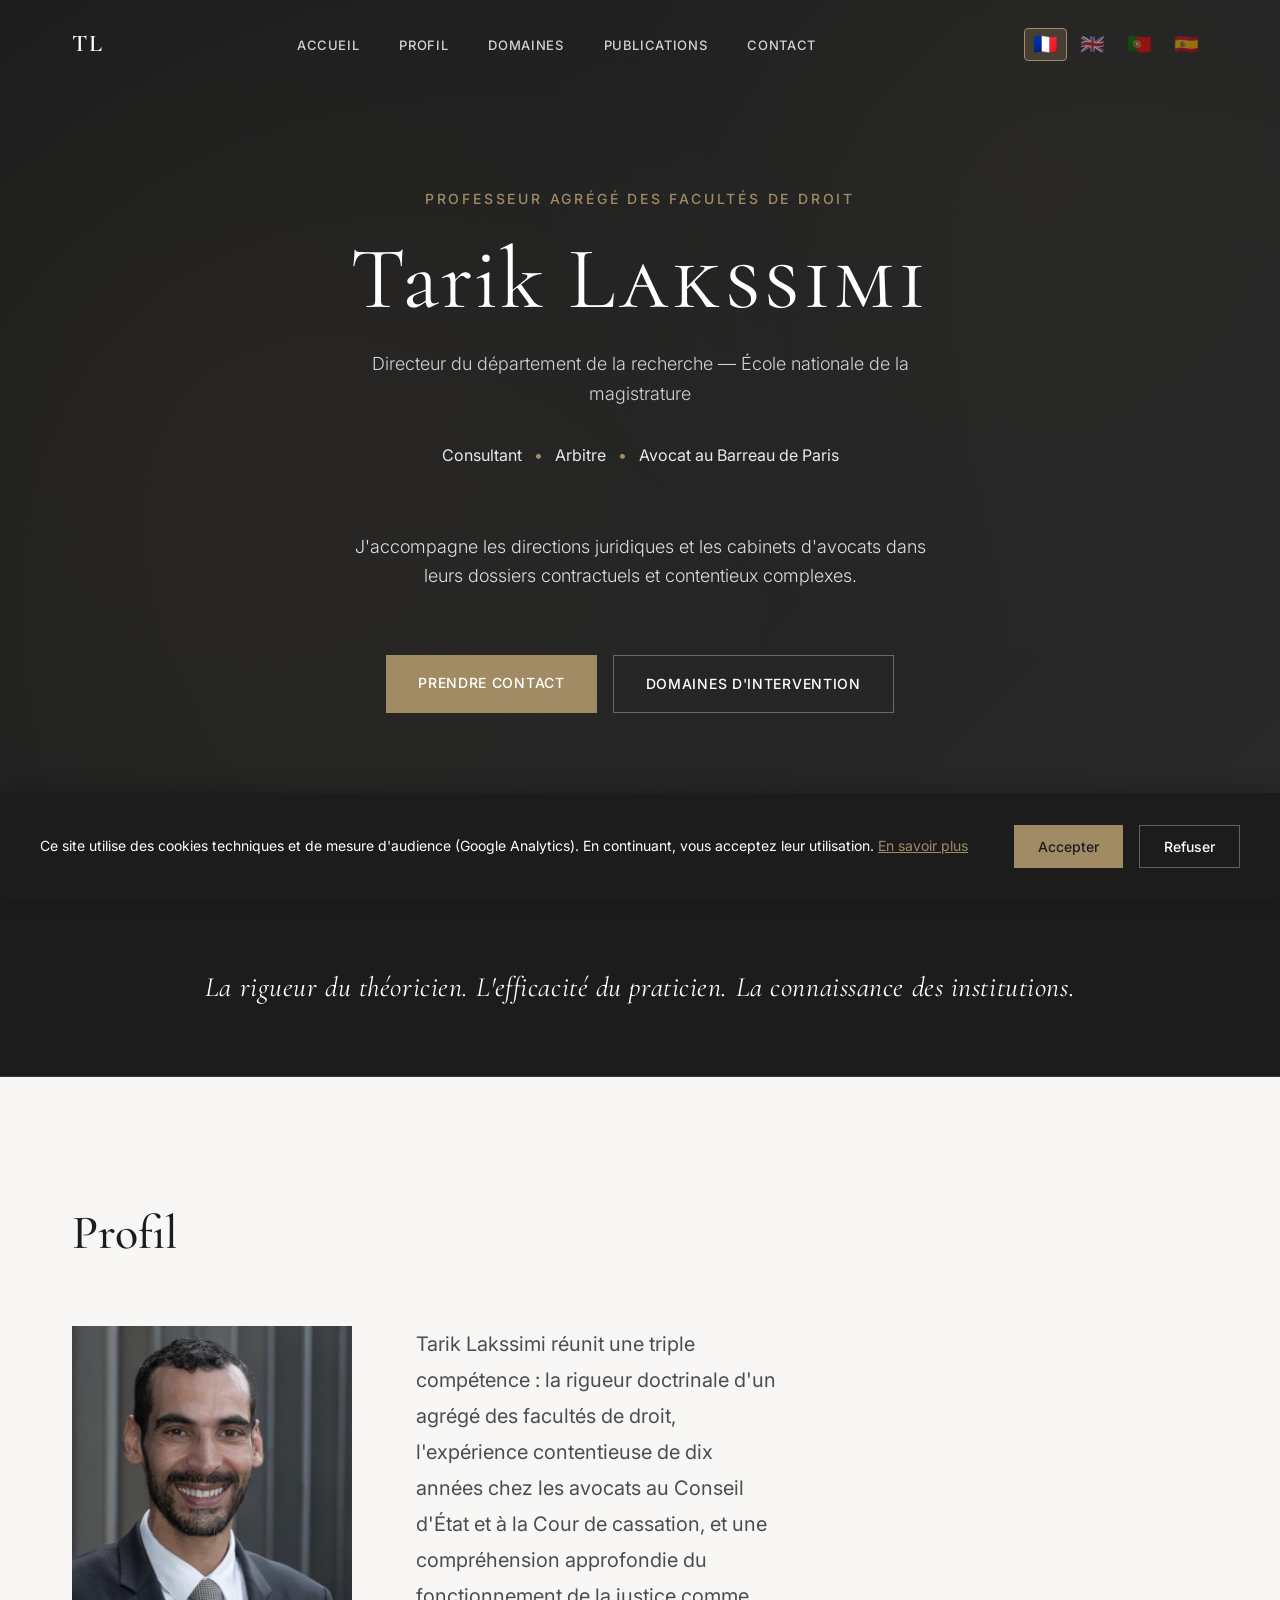
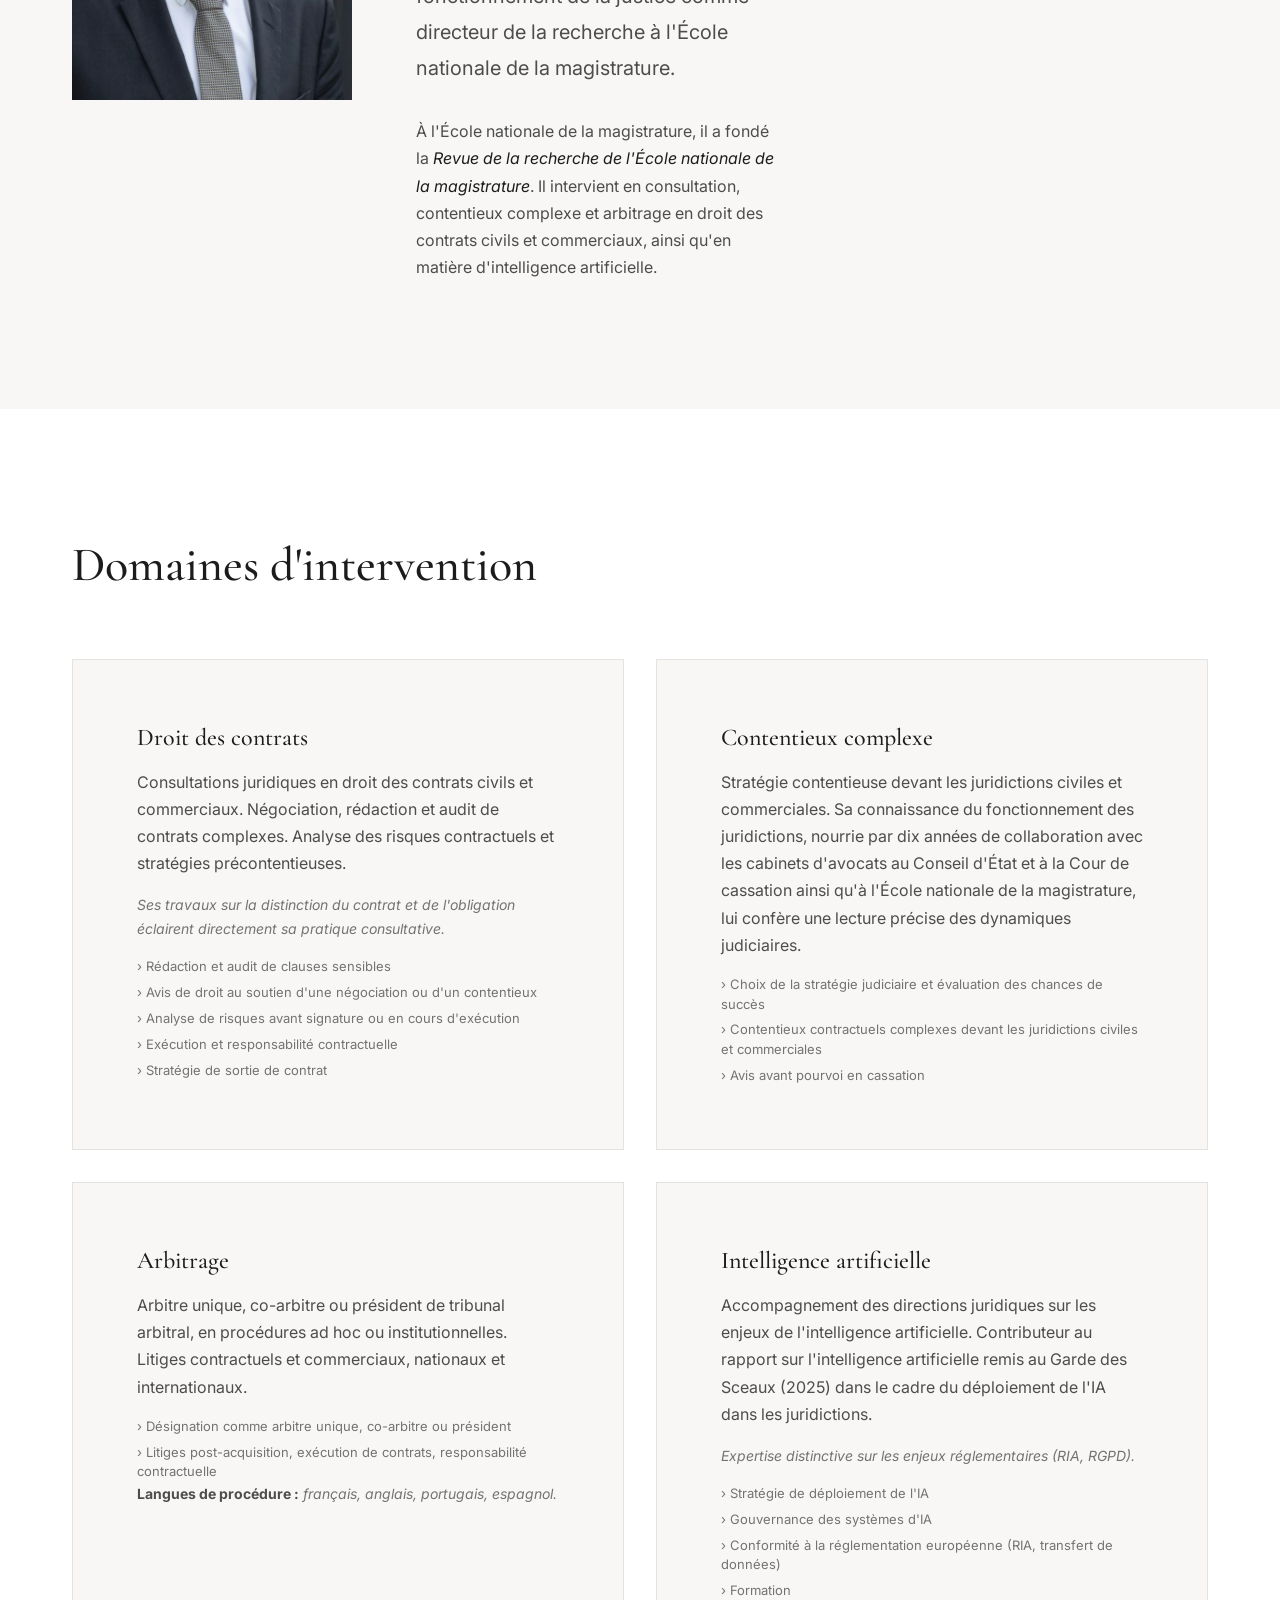
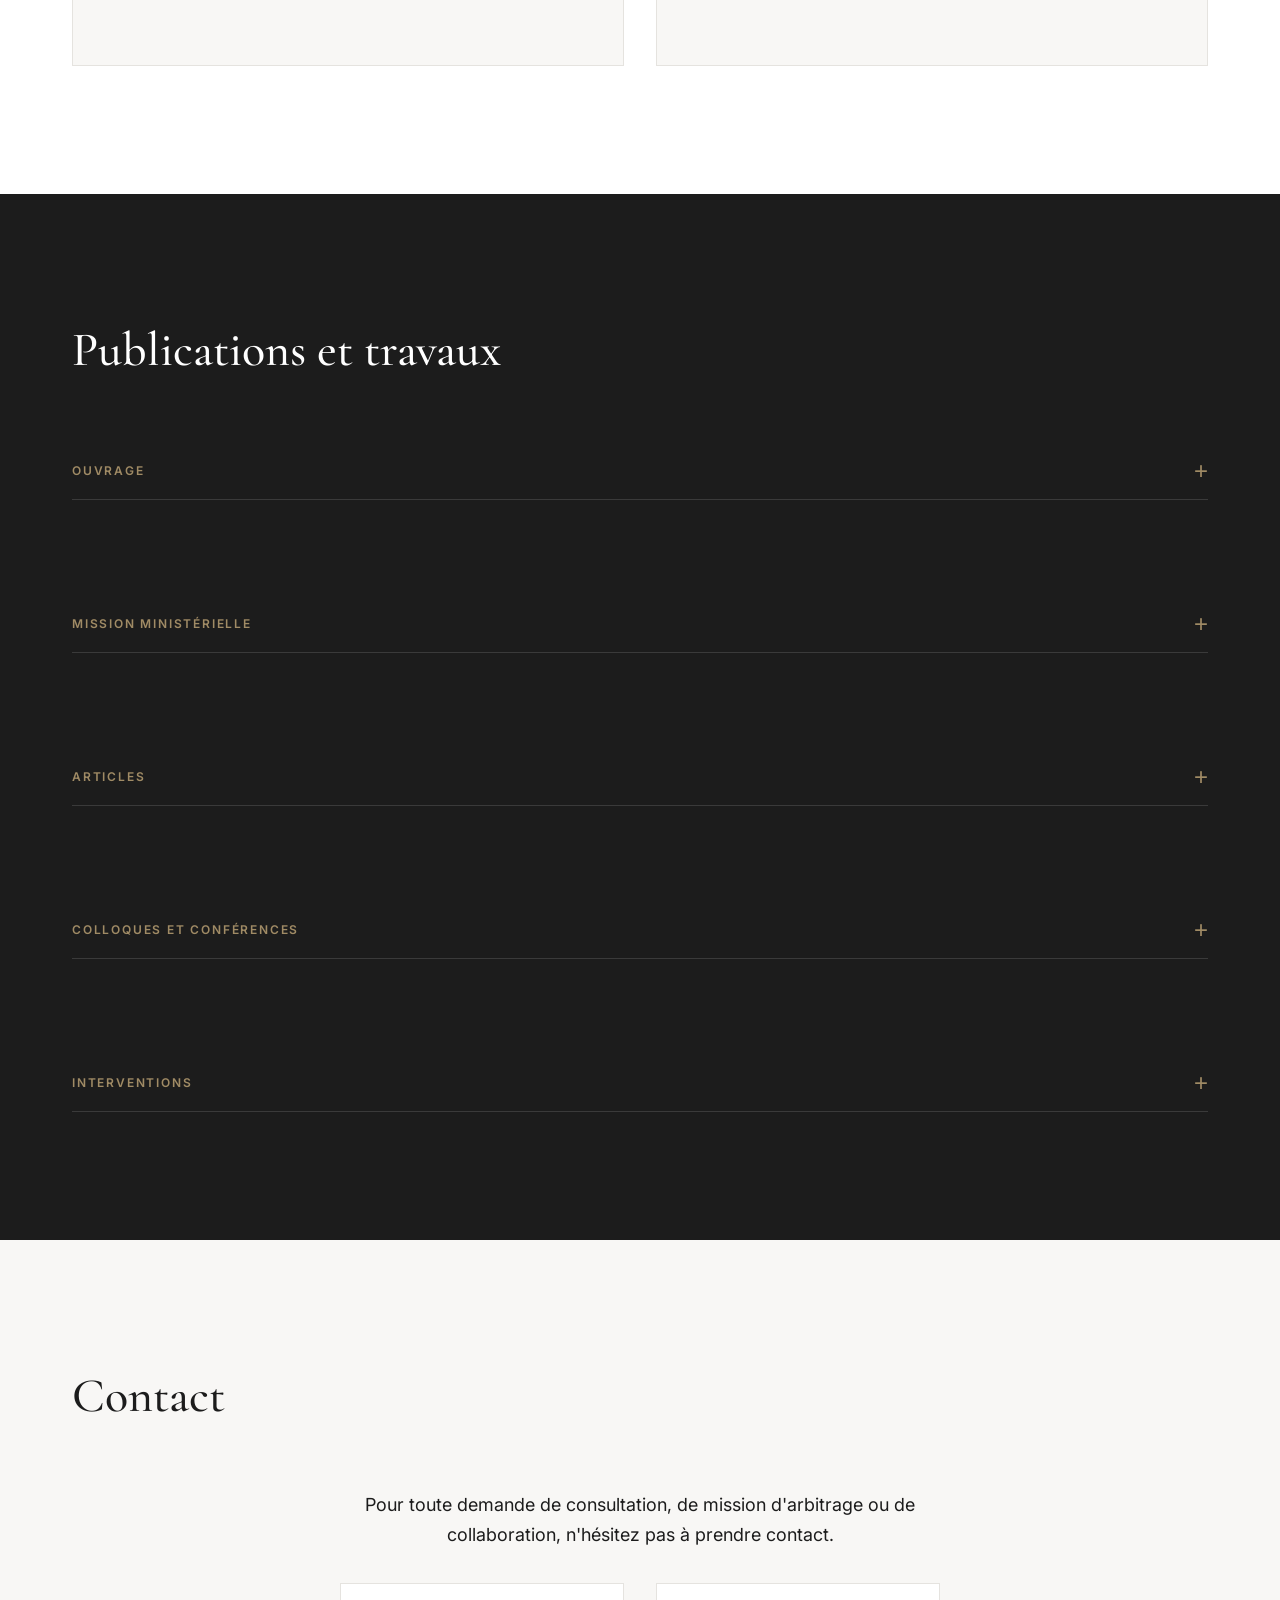
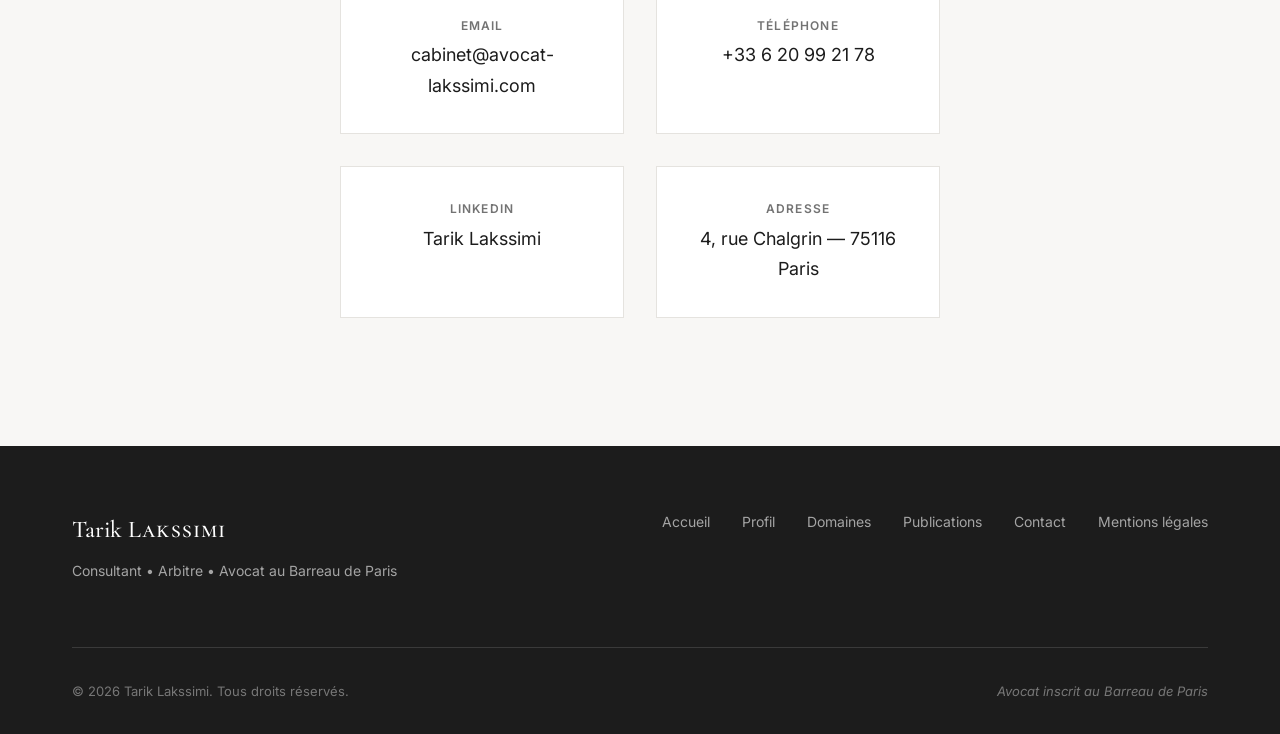
==== index.html @ fa60c57e "Typographie: 'recherche' en minuscule (directeur de la recherche)" ====
<!DOCTYPE html>
<html lang="fr">
<head>
    <meta charset="UTF-8">
    <meta name="viewport" content="width=device-width, initial-scale=1.0">
    <meta name="description" id="meta-description" content="Tarik Lakssimi - Professeur agrégé des facultés de droit, Consultant, Arbitre international, Avocat au Barreau de Paris. Expertise en droit des contrats, contentieux complexe et intelligence artificielle.">
    <meta name="keywords" content="avocat, arbitre, consultant, droit des contrats, arbitrage international, intelligence artificielle, Paris">
    <title>Tarik Lakssimi | Consultant • Arbitre • Avocat</title>

    <!-- Google tag (gtag.js) -->
    <script async src="https://www.googletagmanager.com/gtag/js?id=G-XD61YPSL85"></script>
    <script>
      window.dataLayer = window.dataLayer || [];
      function gtag(){dataLayer.push(arguments);}
      gtag('js', new Date());
      gtag('config', 'G-XD61YPSL85');
    </script>

    <!-- Favicon -->
    <link rel="icon" type="image/svg+xml" href="/favicon.svg">

    <!-- Open Graph / LinkedIn -->
    <meta property="og:type" content="website">
    <meta property="og:url" content="https://lakssimi.com/">
    <meta property="og:title" content="Tarik Lakssimi | Consultant • Arbitre • Avocat">
    <meta property="og:description" content="Professeur agrégé des facultés de droit, Directeur de la recherche à l'École nationale de la magistrature. Expertise en droit des contrats, contentieux complexe, arbitrage international et intelligence artificielle.">
    <meta property="og:image" content="https://lakssimi.com/images/profil.jpg">
    <meta property="og:locale" content="fr_FR">

    <!-- Twitter Card -->
    <meta name="twitter:card" content="summary_large_image">
    <meta name="twitter:title" content="Tarik Lakssimi | Consultant • Arbitre • Avocat">
    <meta name="twitter:description" content="Professeur agrégé des facultés de droit, Directeur de la recherche à l'École nationale de la magistrature. Expertise en droit des contrats, arbitrage et IA.">
    <meta name="twitter:image" content="https://lakssimi.com/images/profil.jpg">

    <!-- Fonts -->
    <link rel="preconnect" href="https://fonts.googleapis.com">
    <link rel="preconnect" href="https://fonts.gstatic.com" crossorigin>
    <link href="https://fonts.googleapis.com/css2?family=Cormorant+Garamond:ital,wght@0,400;0,500;0,600;0,700;1,400&family=Inter:wght@300;400;500;600&display=swap" rel="stylesheet">
    <link rel="stylesheet" href="css/style.css">

    <!-- Structured Data JSON-LD -->
    <script type="application/ld+json">
    {
        "@context": "https://schema.org",
        "@type": "Attorney",
        "name": "Tarik Lakssimi",
        "jobTitle": ["Avocat au Barreau de Paris", "Professeur agrégé des facultés de droit", "Arbitre"],
        "description": "Consultant, Arbitre et Avocat au Barreau de Paris. Directeur du département de la recherche à l'École nationale de la magistrature.",
        "url": "https://lakssimi.com",
        "image": "https://lakssimi.com/images/profil.jpg",
        "email": "cabinet@avocat-lakssimi.com",
        "telephone": "+33620992178",
        "address": {
            "@type": "PostalAddress",
            "streetAddress": "4, rue Chalgrin",
            "addressLocality": "Paris",
            "postalCode": "75116",
            "addressCountry": "FR"
        },
        "sameAs": [
            "https://www.linkedin.com/in/tarik-lakssimi-7a4486b6/"
        ],
        "knowsLanguage": ["fr", "en", "pt", "es"],
        "areaServed": {
            "@type": "Country",
            "name": "France"
        },
        "priceRange": "$$$$"
    }
    </script>
</head>
<body>
    <!-- Navigation -->
    <nav class="navbar" id="navbar">
        <div class="nav-container">
            <a href="#accueil" class="nav-logo">TL</a>
            <button class="nav-toggle" id="nav-toggle" aria-label="Menu">
                <span></span>
                <span></span>
                <span></span>
            </button>
            <ul class="nav-menu" id="nav-menu">
                <li><a href="#accueil" class="nav-link" data-i18n="nav_home">Accueil</a></li>
                <li><a href="#profil" class="nav-link" data-i18n="nav_profile">Profil</a></li>
                <li><a href="#domaines" class="nav-link" data-i18n="nav_areas">Domaines</a></li>
                <li><a href="#publications" class="nav-link" data-i18n="nav_publications">Publications</a></li>
                <li><a href="#contact" class="nav-link" data-i18n="nav_contact">Contact</a></li>
            </ul>
            <div class="lang-selector" id="lang-selector">
                <button class="lang-btn active" data-lang="fr" title="Français">🇫🇷</button>
                <button class="lang-btn" data-lang="en" title="English">🇬🇧</button>
                <button class="lang-btn" data-lang="pt" title="Português">🇵🇹</button>
                <button class="lang-btn" data-lang="es" title="Español">🇪🇸</button>
            </div>
        </div>
    </nav>

    <!-- Hero Section -->
    <header class="hero" id="accueil">
        <div class="hero-content">
            <div class="hero-text">
                <p class="hero-subtitle" data-i18n="hero_subtitle">Professeur agrégé des facultés de droit</p>
                <h1 class="hero-title">Tarik <span class="small-caps">Lakssimi</span></h1>
                <p class="hero-role" data-i18n="hero_role">Directeur du département de la recherche — École Nationale de la Magistrature</p>
                <div class="hero-functions">
                    <span data-i18n="hero_function1">Consultant</span>
                    <span class="separator">•</span>
                    <span data-i18n="hero_function2">Arbitre</span>
                    <span class="separator">•</span>
                    <span data-i18n="hero_function3">Avocat au Barreau de Paris</span>
                </div>
                <p class="hero-clients" data-i18n="hero_clients">J'accompagne les directions juridiques et les cabinets d'avocats dans leurs dossiers contractuels et contentieux complexes.</p>
                <div class="hero-cta">
                    <a href="#contact" class="btn btn-primary" data-i18n="hero_cta_contact">Prendre contact</a>
                    <a href="#domaines" class="btn btn-secondary" data-i18n="hero_cta_areas">Domaines d'intervention</a>
                </div>
            </div>
        </div>
        <div class="hero-scroll">
            <span data-i18n="hero_scroll">Défiler</span>
            <div class="scroll-line"></div>
        </div>
    </header>

    <!-- Tagline -->
    <section class="tagline">
        <div class="container">
            <p class="tagline-text" data-i18n="tagline">La rigueur du théoricien. L'efficacité du praticien. La connaissance des institutions.</p>
        </div>
    </section>

    <!-- Profil Section -->
    <section class="section profil" id="profil">
        <div class="container">
            <div class="section-header">
                                <h2 class="section-title" data-i18n="profile_title">Profil</h2>
            </div>
            <div class="profil-content">
                <div class="profil-photo">
                    <img src="images/profil.jpg" alt="Portrait de Tarik Lakssimi, professeur agrégé des facultés de droit et avocat au Barreau de Paris" loading="lazy">
                </div>
                <div class="profil-text">
                    <p class="profil-intro" data-i18n="profile_intro">
                        Tarik Lakssimi réunit une triple compétence : la rigueur doctrinale d'un agrégé des facultés de droit, l'expérience contentieuse de dix années chez les avocats au Conseil d'État et à la Cour de cassation, et une compréhension approfondie du fonctionnement de la justice comme directeur de la recherche à l'École nationale de la magistrature.
                    </p>
                    <p data-i18n="profile_text" data-i18n-html="true">
                        À l'École nationale de la magistrature, il a fondé la <em>Revue de la recherche de l'École nationale de la magistrature</em>. Il intervient en consultation, contentieux complexe et arbitrage en droit des contrats civils et commerciaux, ainsi qu'en matière d'intelligence artificielle.
                    </p>
                </div>
            </div>
        </div>
    </section>

    <!-- Domaines Section -->
    <section class="section domaines" id="domaines">
        <div class="container">
            <div class="section-header">
                                <h2 class="section-title" data-i18n="areas_title">Domaines d'intervention</h2>
            </div>
            <div class="domaines-grid">
                <article class="domaine-card">
                    <h3 class="domaine-title" data-i18n="area1_title">Droit des contrats</h3>
                    <p class="domaine-description" data-i18n="area1_desc">
                        Consultations juridiques en droit des contrats civils et commerciaux. Négociation, rédaction et audit de contrats complexes. Analyse des risques contractuels et stratégies précontentieuses.
                    </p>
                    <p class="domaine-note" data-i18n="area1_note">
                        Ses travaux sur la distinction du contrat et de l'obligation éclairent directement sa pratique consultative.
                    </p>
                    <ul class="domaine-services">
                        <li data-i18n="area1_service1">› Rédaction et audit de clauses sensibles</li>
                        <li data-i18n="area1_service2">› Avis de droit au soutien d'une négociation ou d'un contentieux</li>
                        <li data-i18n="area1_service3">› Analyse de risques avant signature ou en cours d'exécution</li>
                        <li data-i18n="area1_service4">› Exécution et responsabilité contractuelle</li>
                        <li data-i18n="area1_service5">› Stratégie de sortie de contrat</li>
                    </ul>
                </article>
                <article class="domaine-card">
                    <h3 class="domaine-title" data-i18n="area2_title">Contentieux complexe</h3>
                    <p class="domaine-description" data-i18n="area2_desc">
                        Stratégie contentieuse devant les juridictions civiles et commerciales. Sa connaissance du fonctionnement des juridictions, nourrie par dix années de collaboration avec les cabinets d'avocats au Conseil d'État et à la Cour de cassation ainsi qu'à l'École nationale de la magistrature, lui confère une lecture précise des dynamiques judiciaires.
                    </p>
                    <ul class="domaine-services">
                        <li data-i18n="area2_service1">› Choix de la stratégie judiciaire et évaluation des chances de succès</li>
                        <li data-i18n="area2_service2">› Contentieux contractuels complexes devant les juridictions civiles et commerciales</li>
                        <li data-i18n="area2_service3">› Avis avant pourvoi en cassation</li>
                    </ul>
                </article>
                <article class="domaine-card">
                    <h3 class="domaine-title" data-i18n="area3_title">Arbitrage</h3>
                    <p class="domaine-description" data-i18n="area3_desc">
                        Arbitre unique, co-arbitre ou président de tribunal arbitral, en procédures ad hoc ou institutionnelles. Litiges contractuels et commerciaux, nationaux et internationaux.
                    </p>
                    <ul class="domaine-services">
                        <li data-i18n="area3_service1">› Désignation comme arbitre unique, co-arbitre ou président</li>
                        <li data-i18n="area3_service2">› Litiges post-acquisition, exécution de contrats, responsabilité contractuelle</li>
                    </ul>
                    <p class="domaine-languages" data-i18n="area3_languages" data-i18n-html="true">
                        <strong>Langues de procédure :</strong> français, anglais, portugais, espagnol.
                    </p>
                </article>
                <article class="domaine-card">
                    <h3 class="domaine-title" data-i18n="area4_title">Intelligence artificielle</h3>
                    <p class="domaine-description" data-i18n="area4_desc">
                        Accompagnement des directions juridiques sur les enjeux de l'intelligence artificielle. Contributeur au rapport sur l'intelligence artificielle remis au Garde des Sceaux (2025) dans le cadre du déploiement de l'IA dans les juridictions.
                    </p>
                    <p class="domaine-note" data-i18n="area4_note">
                        Expertise distinctive sur les enjeux réglementaires (RIA, RGPD).
                    </p>
                    <ul class="domaine-services">
                        <li data-i18n="area4_service1">› Stratégie de déploiement de l'IA</li>
                        <li data-i18n="area4_service2">› Gouvernance des systèmes d'IA</li>
                        <li data-i18n="area4_service3">› Conformité à la réglementation européenne (RIA, transfert de données)</li>
                        <li data-i18n="area4_service4">› Formation</li>
                    </ul>
                </article>
            </div>
        </div>
    </section>

    <!-- Publications Section -->
    <section class="section publications" id="publications">
        <div class="container">
            <div class="section-header">
                                <h2 class="section-title" data-i18n="publications_title">Publications et travaux</h2>
            </div>

            <!-- Ouvrage -->
            <div class="publications-category">
                <button class="category-header" aria-expanded="false">
                    <h3 class="category-title" data-i18n="pub_category_book">Ouvrage</h3>
                    <span class="category-toggle">+</span>
                </button>
                <div class="category-content">
                <ul class="publications-list">
                    <li class="publication-item publication-book">
                        <span class="publication-year">2016</span>
                        <div class="publication-content">
                            <h4 class="publication-title">« La summa divisio des droits réels et des droits personnels : étude critique »</h4>
                            <p class="publication-source">Nouvelle bibliothèque de thèses, Dalloz — <a href="https://bibliotheque.lefebvre-dalloz.fr/auteur/tarik-lakssimi_30863?sort=date-desc" target="_blank" rel="noopener">Consulter l'ouvrage</a></p>
                        </div>
                    </li>
                </ul>
                </div>
            </div>

            <!-- Mission ministérielle -->
            <div class="publications-category">
                <button class="category-header" aria-expanded="false">
                    <h3 class="category-title" data-i18n="pub_category_mission">Mission ministérielle</h3>
                    <span class="category-toggle">+</span>
                </button>
                <div class="category-content">
                <ul class="publications-list">
                    <li class="publication-item">
                        <span class="publication-year">2025</span>
                        <div class="publication-content">
                            <h4 class="publication-title">Membre du groupe de travail sur l'intelligence artificielle au service de la Justice</h4>
                            <p class="publication-source">Ministère de la Justice — <a href="https://www.justice.gouv.fr/actualites/espace-presse/remise-du-rapport-lintelligence-artificielle-ia-au-service-justice" target="_blank" rel="noopener">Consulter le rapport</a></p>
                        </div>
                    </li>
                </ul>
                </div>
            </div>

            <!-- Articles -->
            <div class="publications-category">
                <button class="category-header" aria-expanded="false">
                    <h3 class="category-title" data-i18n="pub_category_articles">Articles</h3>
                    <span class="category-toggle">+</span>
                </button>
                <div class="category-content">
                <ul class="publications-list">
                    <li class="publication-item">
                        <span class="publication-year">2026</span>
                        <div class="publication-content">
                            <h4 class="publication-title">« L'objectivité de la connaissance de la jurisprudence : propos libres »</h4>
                            <p class="publication-source">Les Cahiers de Portalis, à paraître, juin 2026</p>
                        </div>
                    </li>
                    <li class="publication-item">
                        <span class="publication-year">2026</span>
                        <div class="publication-content">
                            <h4 class="publication-title">« La prétention en droit des biens »</h4>
                            <p class="publication-source">Acte de colloque, Dalloz, à paraître</p>
                        </div>
                    </li>
                    <li class="publication-item">
                        <span class="publication-year">2026</span>
                        <div class="publication-content">
                            <h4 class="publication-title">« IA et philosophie du droit »</h4>
                            <p class="publication-source">Recueil Dalloz, n°07, p. 289</p>
                        </div>
                    </li>
                    <li class="publication-item">
                        <span class="publication-year">2025</span>
                        <div class="publication-content">
                            <h4 class="publication-title">« Du code civil au règlement sur l'intelligence artificielle (RIA) »</h4>
                            <p class="publication-source">Les Cahiers de la justice, Dalloz, n°2, p. 249</p>
                        </div>
                    </li>
                    <li class="publication-item">
                        <span class="publication-year">2024</span>
                        <div class="publication-content">
                            <h4 class="publication-title">« Les données juridiques et l'intelligence artificielle »</h4>
                            <p class="publication-source">Revue droit et affaires, LexisNexis, décembre 2024</p>
                        </div>
                    </li>
                    <li class="publication-item">
                        <span class="publication-year">2024</span>
                        <div class="publication-content">
                            <h4 class="publication-title">« L'accès aux données : clé de voûte de l'IA juridique »</h4>
                            <p class="publication-source">Recueil Dalloz, n°37, p. 1817</p>
                        </div>
                    </li>
                    <li class="publication-item">
                        <span class="publication-year">2024</span>
                        <div class="publication-content">
                            <h4 class="publication-title">« Propriété, environnement et office du juge »</h4>
                            <p class="publication-source">Recueil Dalloz, n°10, p. 489</p>
                        </div>
                    </li>
                    <li class="publication-item">
                        <span class="publication-year">2024</span>
                        <div class="publication-content">
                            <h4 class="publication-title">« Retour sur l'article 555 du code civil »</h4>
                            <p class="publication-source">Recueil Dalloz, n°02, p. 68</p>
                        </div>
                    </li>
                    <li class="publication-item">
                        <span class="publication-year">2024</span>
                        <div class="publication-content">
                            <h4 class="publication-title">« L'intelligence artificielle et le juge judiciaire : enjeux et perspectives »</h4>
                            <p class="publication-source">Lexbase, novembre 2024</p>
                        </div>
                    </li>
                    <li class="publication-item">
                        <span class="publication-year">2023</span>
                        <div class="publication-content">
                            <h4 class="publication-title">« Force obligatoire et bonne foi dans l'exécution des contrats : la délicate articulation »</h4>
                            <p class="publication-source">JCP G, mai 2023</p>
                        </div>
                    </li>
                    <li class="publication-item">
                        <span class="publication-year">2023</span>
                        <div class="publication-content">
                            <h4 class="publication-title">« La convention d'arbitrage et les contrats en cours au sens de l'article L.622-13 c. com »</h4>
                            <p class="publication-source">JCP G, février 2023</p>
                        </div>
                    </li>
                    <li class="publication-item">
                        <span class="publication-year">2023</span>
                        <div class="publication-content">
                            <h4 class="publication-title">« Les actions contractuelles »</h4>
                            <p class="publication-source">Recueil Dalloz, n°41, p. 2095</p>
                        </div>
                    </li>
                    <li class="publication-item">
                        <span class="publication-year">2023</span>
                        <div class="publication-content">
                            <h4 class="publication-title">« Les opérations complexes dans l'avant-projet de réforme du droit des contrats spéciaux »</h4>
                            <p class="publication-source">Recueil Dalloz, n°22, p. 1130</p>
                        </div>
                    </li>
                    <li class="publication-item">
                        <span class="publication-year">2023</span>
                        <div class="publication-content">
                            <h4 class="publication-title">« La prescription en matière d'empiétement »</h4>
                            <p class="publication-source">Recueil Dalloz, n°09, p. 492</p>
                        </div>
                    </li>
                    <li class="publication-item">
                        <span class="publication-year">2017</span>
                        <div class="publication-content">
                            <h4 class="publication-title">« QPC, interprétation et construction jurisprudentielles : l'exemple de la théorie de l'apparence en matière immobilière »</h4>
                            <p class="publication-source">Recueil Dalloz, n°23, p. 1344</p>
                        </div>
                    </li>
                    <li class="publication-item">
                        <span class="publication-year">2015</span>
                        <div class="publication-content">
                            <h4 class="publication-title">« Quand la protection du logement familial neutralise la force obligatoire du contrat »</h4>
                            <p class="publication-source">Recueil Dalloz, n°44, p. 2616</p>
                        </div>
                    </li>
                </ul>
                </div>
            </div>

            <!-- Direction de colloques -->
            <div class="publications-category">
                <button class="category-header" aria-expanded="false">
                    <h3 class="category-title" data-i18n="pub_category_conferences">Colloques et conférences</h3>
                    <span class="category-toggle">+</span>
                </button>
                <div class="category-content">
                <ul class="publications-list conferences-list">
                    <li class="publication-item">
                        <span class="publication-year">2026</span>
                        <div class="publication-content">
                            <h4 class="publication-title">« La distinction entre le contrat et l'obligation : 10 ans après la réforme »</h4>
                            <p class="publication-source">24 septembre 2026, ENM Paris</p>
                        </div>
                    </li>
                    <li class="publication-item">
                        <span class="publication-year">2026</span>
                        <div class="publication-content">
                            <h4 class="publication-title">« La redéfinition de l'office du juge : les contentieux environnementaux »</h4>
                            <p class="publication-source">12 juin 2026, ENM Paris</p>
                        </div>
                    </li>
                    <li class="publication-item">
                        <span class="publication-year">2026</span>
                        <div class="publication-content">
                            <h4 class="publication-title">« La redéfinition de l'office du juge : les droits fondamentaux »</h4>
                            <p class="publication-source">7 mai 2026, Cour de cassation</p>
                        </div>
                    </li>
                    <li class="publication-item">
                        <span class="publication-year">2026</span>
                        <div class="publication-content">
                            <h4 class="publication-title">« La redéfinition de l'office du juge : l'amiable »</h4>
                            <p class="publication-source">13 avril 2026, ENM Paris</p>
                        </div>
                    </li>
                    <li class="publication-item">
                        <span class="publication-year">2026</span>
                        <div class="publication-content">
                            <h4 class="publication-title">« La redéfinition de l'office du juge : enjeux et perspectives »</h4>
                            <p class="publication-source">5 mars 2026, ENM Paris — <a href="https://www.youtube.com/live/LI-nlfIUl48?si=dOS4YB91_ZyG61X3" target="_blank" rel="noopener">Voir la rediffusion</a></p>
                        </div>
                    </li>
                    <li class="publication-item">
                        <span class="publication-year">2026</span>
                        <div class="publication-content">
                            <h4 class="publication-title">« Le juge et l'intelligence artificielle »</h4>
                            <p class="publication-source">20 février 2026, ENM Paris — <a href="https://www.youtube.com/live/ZNm99jVzui8?si=7Ojl8R12_ozthX3_" target="_blank" rel="noopener">Voir la rediffusion</a></p>
                        </div>
                    </li>
                    <li class="publication-item">
                        <span class="publication-year">2025</span>
                        <div class="publication-content">
                            <h4 class="publication-title">« Les juges, l'État de droit et la démocratie »</h4>
                            <p class="publication-source">Novembre 2025, ENM Bordeaux</p>
                        </div>
                    </li>
                    <li class="publication-item">
                        <span class="publication-year">2025</span>
                        <div class="publication-content">
                            <h4 class="publication-title">« L'État de droit en question : Menaces actuelles et perspectives de consolidation »</h4>
                            <p class="publication-source">26 septembre 2025, ENM / UPEC</p>
                        </div>
                    </li>
                    <li class="publication-item">
                        <span class="publication-year">2023</span>
                        <div class="publication-content">
                            <h4 class="publication-title">« La recherche contemporaine en droit : défis et pratiques »</h4>
                            <p class="publication-source">9 mai 2023, Université Lyon 2 / Université d'Ottawa</p>
                        </div>
                    </li>
                </ul>
                </div>
            </div>

            <!-- Interventions -->
            <div class="publications-category">
                <button class="category-header" aria-expanded="false">
                    <h3 class="category-title" data-i18n="pub_category_talks">Interventions</h3>
                    <span class="category-toggle">+</span>
                </button>
                <div class="category-content">
                <ul class="publications-list conferences-list">
                    <li class="publication-item">
                        <span class="publication-year">2026</span>
                        <div class="publication-content">
                            <h4 class="publication-title">« Réforme du droit des obligations – On s'était dit rendez-vous dans 10 ans »</h4>
                            <p class="publication-source">13 février 2026, Université d'Aix-Marseille — <a href="https://amupod.univ-amu.fr/video/38677-colloque-reforme-du-droit-des-obligations-13-fevrier-2026/" target="_blank" rel="noopener">Voir la rediffusion</a></p>
                        </div>
                    </li>
                    <li class="publication-item">
                        <span class="publication-year">2026</span>
                        <div class="publication-content">
                            <h4 class="publication-title">Séminaire Brésil-France 2026 — « Régulation de l'IA et défis dans le contexte du Droit français »</h4>
                            <p class="publication-source">10 février 2026, Ambassade du Brésil à Paris</p>
                        </div>
                    </li>
                    <li class="publication-item">
                        <span class="publication-year">2025</span>
                        <div class="publication-content">
                            <h4 class="publication-title">Colloque « Ethics 3.0 — Droit et éthique des transformations numériques »</h4>
                            <p class="publication-source">24 novembre 2025, Université d'Orléans / CRJ Pothier</p>
                        </div>
                    </li>
                    <li class="publication-item">
                        <span class="publication-year">2025</span>
                        <div class="publication-content">
                            <h4 class="publication-title">MILIPOL — Encadrer l'intelligence artificielle : enjeux et perspectives juridiques</h4>
                            <p class="publication-source">18 novembre 2025, Parc des expositions de la Villette</p>
                        </div>
                    </li>
                    <li class="publication-item">
                        <span class="publication-year">2025</span>
                        <div class="publication-content">
                            <h4 class="publication-title">Séminaire « Transformation numérique de la justice » — Les enjeux éthiques</h4>
                            <p class="publication-source">12 novembre 2025, Université de Strasbourg</p>
                        </div>
                    </li>
                    <li class="publication-item">
                        <span class="publication-year">2025</span>
                        <div class="publication-content">
                            <h4 class="publication-title">Colloque « Les technologies numériques émergentes au service de l'intérêt général » — IA et fonctions juridictionnelles</h4>
                            <p class="publication-source">29 octobre 2025, Université catholique de Lille</p>
                        </div>
                    </li>
                    <li class="publication-item">
                        <span class="publication-year">2025</span>
                        <div class="publication-content">
                            <h4 class="publication-title">Second bi-regional meeting on AI in the justice and security sectors, EL PAcCTO 2.0 <em>(en anglais)</em></h4>
                            <p class="publication-source">8 octobre 2025, Rio de Janeiro, Brésil</p>
                        </div>
                    </li>
                    <li class="publication-item">
                        <span class="publication-year">2025</span>
                        <div class="publication-content">
                            <h4 class="publication-title">IA Week — Première semaine de l'IA juridique opérationnelle en France</h4>
                            <p class="publication-source">19 septembre 2025, IDEX Université Grenoble-Alpes</p>
                        </div>
                    </li>
                    <li class="publication-item">
                        <span class="publication-year">2025</span>
                        <div class="publication-content">
                            <h4 class="publication-title">Rentrée universitaire sur les outils de l'IA</h4>
                            <p class="publication-source">18 septembre 2025, Université Lyon 3</p>
                        </div>
                    </li>
                    <li class="publication-item">
                        <span class="publication-year">2025</span>
                        <div class="publication-content">
                            <h4 class="publication-title">Transferts internationaux de données : défis contractuels entre le Brésil, l'UE et les États-Unis <em>(en anglais)</em></h4>
                            <p class="publication-source">11 juin 2025, Webinaire</p>
                        </div>
                    </li>
                    <li class="publication-item">
                        <span class="publication-year">2025</span>
                        <div class="publication-content">
                            <h4 class="publication-title">L'IA dans les professions judiciaires</h4>
                            <p class="publication-source">15 mai 2025, Conseil National des Barreaux, Toulouse</p>
                        </div>
                    </li>
                    <li class="publication-item">
                        <span class="publication-year">2025</span>
                        <div class="publication-content">
                            <h4 class="publication-title">Colloque doctoral sur l'IA</h4>
                            <p class="publication-source">7 avril 2025, Lyon 3 / Lyon 2 / Saint-Étienne</p>
                        </div>
                    </li>
                    <li class="publication-item">
                        <span class="publication-year">2025</span>
                        <div class="publication-content">
                            <h4 class="publication-title">Le déploiement de l'IA à l'heure du règlement sur l'intelligence artificielle <em>(en anglais)</em></h4>
                            <p class="publication-source">Février 2025, Université de São Paulo, Brésil</p>
                        </div>
                    </li>
                    <li class="publication-item">
                        <span class="publication-year">2024</span>
                        <div class="publication-content">
                            <h4 class="publication-title">Présentation du règlement sur l'intelligence artificielle <em>(en anglais)</em></h4>
                            <p class="publication-source">Décembre 2024, Lawgorithm, Brésil</p>
                        </div>
                    </li>
                    <li class="publication-item">
                        <span class="publication-year">2024</span>
                        <div class="publication-content">
                            <h4 class="publication-title">Colloque sur l'IA et les professions judiciaires</h4>
                            <p class="publication-source">Septembre 2024, INFN Paris</p>
                        </div>
                    </li>
                    <li class="publication-item">
                        <span class="publication-year">2023</span>
                        <div class="publication-content">
                            <h4 class="publication-title">Table ronde des ateliers de procédure civile — La rédaction des écritures</h4>
                            <p class="publication-source">Juin 2023, Maison du Barreau, Paris — <a href="https://www.labase-lextenso.fr/gazette-du-palais/2023-n25/ateliers-de-procedure-civile-2023-les-ecritures-du-proces-GPL452n0" target="_blank" rel="noopener">Consulter les actes du colloque</a></p>
                        </div>
                    </li>
                    <li class="publication-item">
                        <span class="publication-year">2023</span>
                        <div class="publication-content">
                            <h4 class="publication-title">« L'avant-projet de réforme du droit des contrats spéciaux »</h4>
                            <p class="publication-source">14 avril 2023, UPEC</p>
                        </div>
                    </li>
                    <li class="publication-item">
                        <span class="publication-year">2022</span>
                        <div class="publication-content">
                            <h4 class="publication-title">« L'évolution des grandes notions du droit privé »</h4>
                            <p class="publication-source">1er avril 2022</p>
                        </div>
                    </li>
                    <li class="publication-item">
                        <span class="publication-year">2018</span>
                        <div class="publication-content">
                            <h4 class="publication-title">« L'influence de l'intelligence artificielle sur le droit privé »</h4>
                            <p class="publication-source">18 octobre 2018</p>
                        </div>
                    </li>
                </ul>
                </div>
            </div>
        </div>
    </section>

    <!-- Contact Section -->
    <section class="section contact" id="contact">
        <div class="container">
            <div class="section-header">
                                <h2 class="section-title" data-i18n="contact_title">Contact</h2>
            </div>
            <div class="contact-content contact-content-simple">
                <p class="contact-intro" data-i18n="contact_intro">
                    Pour toute demande de consultation, de mission d'arbitrage ou de collaboration, n'hésitez pas à prendre contact.
                </p>
                <div class="contact-details">
                    <a href="mailto:cabinet@avocat-lakssimi.com" class="contact-item">
                        <span class="contact-label" data-i18n="contact_email">Email</span>
                        <span class="contact-value">cabinet@avocat-lakssimi.com</span>
                    </a>
                    <a href="tel:+33620992178" class="contact-item">
                        <span class="contact-label" data-i18n="contact_phone">Téléphone</span>
                        <span class="contact-value">+33 6 20 99 21 78</span>
                    </a>
                    <a href="https://www.linkedin.com/in/tarik-lakssimi-7a4486b6/" target="_blank" rel="noopener" class="contact-item">
                        <span class="contact-label" data-i18n="contact_linkedin">LinkedIn</span>
                        <span class="contact-value">Tarik Lakssimi</span>
                    </a>
                    <a href="https://www.google.com/maps/search/?api=1&query=4+rue+Chalgrin+75116+Paris" target="_blank" rel="noopener" class="contact-item">
                        <span class="contact-label" data-i18n="contact_address">Adresse</span>
                        <span class="contact-value">4, rue Chalgrin — 75116 Paris</span>
                    </a>
                </div>
            </div>
        </div>
    </section>

    <!-- Footer -->
    <footer class="footer">
        <div class="container">
            <div class="footer-content">
                <div class="footer-brand">
                    <span class="footer-logo">Tarik <span class="small-caps">Lakssimi</span></span>
                    <p class="footer-tagline" data-i18n="footer_tagline">Consultant • Arbitre • Avocat au Barreau de Paris</p>
                </div>
                <div class="footer-links">
                    <a href="#accueil" data-i18n="nav_home">Accueil</a>
                    <a href="#profil" data-i18n="nav_profile">Profil</a>
                    <a href="#domaines" data-i18n="nav_areas">Domaines</a>
                    <a href="#publications" data-i18n="nav_publications">Publications</a>
                    <a href="#contact" data-i18n="nav_contact">Contact</a>
                    <a href="/mentions-legales.html" data-i18n="footer_legal">Mentions légales</a>
                </div>
            </div>
            <div class="footer-bottom">
                <p>&copy; 2026 Tarik Lakssimi. <span data-i18n="footer_rights">Tous droits réservés.</span></p>
                <p class="footer-legal" data-i18n="footer_bar">Avocat inscrit au Barreau de Paris</p>
            </div>
        </div>
    </footer>

    <!-- Back to Top Button -->
    <button class="back-to-top" id="back-to-top" aria-label="Retour en haut">
        <svg width="24" height="24" viewBox="0 0 24 24" fill="none" stroke="currentColor" stroke-width="2" stroke-linecap="round" stroke-linejoin="round">
            <polyline points="18 15 12 9 6 15"></polyline>
        </svg>
    </button>

    <!-- Cookie Banner RGPD -->
    <div class="cookie-banner" id="cookie-banner">
        <div class="cookie-content">
            <p><span data-i18n="cookie_text">Ce site utilise des cookies techniques et de mesure d'audience (Google Analytics). En continuant, vous acceptez leur utilisation.</span> <a href="/mentions-legales.html" data-i18n="cookie_link">En savoir plus</a></p>
            <div class="cookie-buttons">
                <button class="cookie-btn cookie-btn-accept" id="cookie-accept" data-i18n="cookie_accept">Accepter</button>
                <button class="cookie-btn cookie-btn-refuse" id="cookie-refuse" data-i18n="cookie_refuse">Refuser</button>
            </div>
        </div>
    </div>

    <script src="js/translations.js"></script>
    <script src="js/main.js"></script>
</body>
</html>
---- css/style.css ----
/* ========================================
   TARIK LAKSSIMI - Professional Website
   ======================================== */

/* CSS Variables */
:root {
    /* Colors - Noir & Or Bronze Mat (Grand Cabinet) */
    --color-primary: #1c1c1c;
    --color-secondary: #2a2a2a;
    --color-accent: #a08b65;
    --color-accent-light: #b39d77;
    --color-text: #1c1c1c;
    --color-text-light: #4d4d4d;
    --color-text-muted: #737373;
    --color-white: #ffffff;
    --color-off-white: #f8f7f5;
    --color-border: #e5e3df;
    --color-border-dark: #3a3a3a;

    /* Typography */
    --font-serif: 'Cormorant Garamond', Georgia, serif;
    --font-sans: 'Inter', -apple-system, BlinkMacSystemFont, sans-serif;

    /* Spacing */
    --spacing-xs: 0.5rem;
    --spacing-sm: 1rem;
    --spacing-md: 2rem;
    --spacing-lg: 4rem;
    --spacing-xl: 6rem;
    --spacing-2xl: 8rem;

    /* Transitions */
    --transition-fast: 0.2s ease;
    --transition-medium: 0.3s ease;
    --transition-slow: 0.5s ease;

    /* Container */
    --container-max: 1200px;
    --container-padding: 2rem;
}

/* Reset & Base */
*, *::before, *::after {
    box-sizing: border-box;
    margin: 0;
    padding: 0;
}

html {
    scroll-behavior: smooth;
    font-size: 16px;
}

body {
    font-family: var(--font-sans);
    font-size: 1rem;
    line-height: 1.7;
    color: var(--color-text);
    background-color: var(--color-white);
    -webkit-font-smoothing: antialiased;
    -moz-osx-font-smoothing: grayscale;
}

img {
    max-width: 100%;
    height: auto;
    display: block;
}

a {
    color: inherit;
    text-decoration: none;
    transition: color var(--transition-fast);
}

ul, ol {
    list-style: none;
}

/* Container */
.container {
    max-width: var(--container-max);
    margin: 0 auto;
    padding: 0 var(--container-padding);
}

/* Typography */
h1, h2, h3, h4, h5, h6 {
    font-family: var(--font-serif);
    font-weight: 500;
    line-height: 1.2;
}

/* Buttons */
.btn {
    display: inline-block;
    padding: 1rem 2rem;
    font-family: var(--font-sans);
    font-size: 0.875rem;
    font-weight: 500;
    letter-spacing: 0.05em;
    text-transform: uppercase;
    border: none;
    cursor: pointer;
    transition: all var(--transition-medium);
}

.btn-primary {
    background-color: var(--color-accent);
    color: var(--color-white);
}

.btn-primary:hover {
    background-color: var(--color-accent-light);
    transform: translateY(-2px);
}

.btn-secondary {
    background-color: transparent;
    color: var(--color-white);
    border: 1px solid rgba(255, 255, 255, 0.3);
}

.btn-secondary:hover {
    border-color: var(--color-white);
    background-color: rgba(255, 255, 255, 0.1);
}

/* ========================================
   NAVIGATION
   ======================================== */
.navbar {
    position: fixed;
    top: 0;
    left: 0;
    right: 0;
    z-index: 1000;
    padding: 1.5rem 0;
    transition: all var(--transition-medium);
}

.navbar.scrolled {
    background-color: rgba(26, 26, 26, 0.98);
    padding: 1rem 0;
    box-shadow: 0 2px 20px rgba(0, 0, 0, 0.1);
}

.nav-container {
    max-width: var(--container-max);
    margin: 0 auto;
    padding: 0 var(--container-padding);
    display: flex;
    justify-content: space-between;
    align-items: center;
}

.nav-logo {
    font-family: var(--font-serif);
    font-size: 1.5rem;
    font-weight: 600;
    color: var(--color-white);
    letter-spacing: 0.1em;
}

.nav-menu {
    display: flex;
    gap: 2.5rem;
}

.nav-link {
    font-size: 0.8125rem;
    font-weight: 500;
    color: rgba(255, 255, 255, 0.8);
    letter-spacing: 0.05em;
    text-transform: uppercase;
    position: relative;
}

.nav-link::after {
    content: '';
    position: absolute;
    bottom: -4px;
    left: 0;
    width: 0;
    height: 1px;
    background-color: var(--color-accent);
    transition: width var(--transition-medium);
}

.nav-link:hover {
    color: var(--color-white);
}

.nav-link:hover::after {
    width: 100%;
}

/* Language Selector */
.lang-selector {
    display: flex;
    gap: 0.25rem;
    margin-left: 1rem;
}

.lang-btn {
    background: none;
    border: 1px solid transparent;
    cursor: pointer;
    padding: 0.35rem 0.5rem;
    border-radius: 4px;
    transition: all var(--transition-fast);
    font-size: 1.25rem;
    line-height: 1;
    opacity: 0.5;
}

.lang-btn:hover {
    opacity: 1;
    background-color: rgba(255, 255, 255, 0.1);
}

.lang-btn.active {
    opacity: 1;
    border-color: var(--color-accent);
    background-color: rgba(160, 139, 101, 0.25);
}

/* Mobile Navigation Toggle */
.nav-toggle {
    display: none;
    flex-direction: column;
    gap: 5px;
    background: none;
    border: none;
    cursor: pointer;
    padding: 5px;
}

.nav-toggle span {
    width: 24px;
    height: 2px;
    background-color: var(--color-white);
    transition: all var(--transition-fast);
}

/* ========================================
   HERO SECTION
   ======================================== */
.hero {
    min-height: 100vh;
    display: flex;
    flex-direction: column;
    justify-content: center;
    align-items: center;
    background: linear-gradient(135deg, var(--color-primary) 0%, var(--color-secondary) 100%);
    color: var(--color-white);
    position: relative;
    overflow: hidden;
}

.hero::before {
    content: '';
    position: absolute;
    top: 0;
    left: 0;
    right: 0;
    bottom: 0;
    background:
        radial-gradient(circle at 20% 50%, rgba(160, 139, 101, 0.06) 0%, transparent 50%),
        radial-gradient(circle at 80% 20%, rgba(160, 139, 101, 0.04) 0%, transparent 40%);
    pointer-events: none;
}

.hero-content {
    text-align: center;
    padding: var(--spacing-lg);
    position: relative;
    z-index: 1;
}

.hero-subtitle {
    font-size: 0.875rem;
    font-weight: 500;
    letter-spacing: 0.2em;
    text-transform: uppercase;
    color: var(--color-accent);
    margin-bottom: var(--spacing-sm);
}

.hero-title {
    font-size: clamp(3rem, 8vw, 5.5rem);
    font-weight: 400;
    letter-spacing: 0.02em;
    margin-bottom: var(--spacing-sm);
}

.small-caps {
    font-variant: small-caps;
    letter-spacing: 0.05em;
}

.hero-role {
    font-size: 1.125rem;
    font-weight: 300;
    color: rgba(255, 255, 255, 0.8);
    margin-bottom: var(--spacing-md);
    max-width: 600px;
    margin-left: auto;
    margin-right: auto;
}

.hero-functions {
    display: flex;
    justify-content: center;
    align-items: center;
    flex-wrap: wrap;
    gap: 0.75rem;
    font-size: 1rem;
    font-weight: 400;
    color: rgba(255, 255, 255, 0.9);
    margin-bottom: var(--spacing-lg);
}

.hero-functions .separator {
    color: var(--color-accent);
}

.hero-clients {
    font-size: 1.125rem;
    font-weight: 300;
    color: rgba(255, 255, 255, 0.85);
    max-width: 600px;
    margin: 0 auto var(--spacing-lg);
    text-align: center;
    line-height: 1.6;
}

.hero-cta {
    display: flex;
    justify-content: center;
    gap: var(--spacing-sm);
    flex-wrap: wrap;
}

.hero-scroll {
    position: absolute;
    bottom: 2rem;
    left: 50%;
    transform: translateX(-50%);
    display: flex;
    flex-direction: column;
    align-items: center;
    gap: 0.75rem;
    color: rgba(255, 255, 255, 0.5);
    font-size: 0.75rem;
    letter-spacing: 0.1em;
    text-transform: uppercase;
}

.scroll-line {
    width: 1px;
    height: 40px;
    background: linear-gradient(to bottom, var(--color-accent), transparent);
    animation: scroll-pulse 2s ease-in-out infinite;
}

@keyframes scroll-pulse {
    0%, 100% { opacity: 0.3; }
    50% { opacity: 1; }
}

/* ========================================
   TAGLINE SECTION
   ======================================== */
.tagline {
    background-color: var(--color-primary);
    padding: var(--spacing-lg) 0;
    border-bottom: 1px solid var(--color-border-dark);
}

.tagline-text {
    font-family: var(--font-serif);
    font-size: clamp(1.25rem, 3vw, 1.75rem);
    font-style: italic;
    font-weight: 400;
    color: var(--color-white);
    text-align: center;
    letter-spacing: 0.02em;
}

/* ========================================
   SECTIONS
   ======================================== */
.section {
    padding: var(--spacing-2xl) 0;
}

.section-header {
    margin-bottom: var(--spacing-lg);
}

.section-number {
    display: block;
    font-size: 0.75rem;
    font-weight: 600;
    letter-spacing: 0.2em;
    color: var(--color-accent);
    margin-bottom: var(--spacing-xs);
}

.section-title {
    font-size: clamp(2rem, 5vw, 3rem);
    color: var(--color-primary);
}

/* ========================================
   PROFIL SECTION
   ======================================== */
.profil {
    background-color: var(--color-off-white);
}

.profil-content {
    display: grid;
    grid-template-columns: 280px 1fr 1fr;
    gap: var(--spacing-lg);
    align-items: start;
}

.profil-photo {
    position: relative;
}

.profil-photo img {
    width: 100%;
    height: auto;
    aspect-ratio: 3/4;
    object-fit: cover;
    object-position: top center;
    filter: grayscale(20%);
    transition: filter var(--transition-medium);
}

.profil-photo:hover img {
    filter: grayscale(0%);
}

.profil-photo::after {
    content: '';
    position: absolute;
    bottom: -10px;
    right: -10px;
    width: 100%;
    height: 100%;
    border: 2px solid var(--color-accent);
    z-index: -1;
}

.profil-text {
    max-width: 700px;
}

.profil-intro {
    font-size: 1.25rem;
    font-weight: 400;
    line-height: 1.8;
    color: var(--color-text);
    margin-bottom: var(--spacing-md);
}

.profil-text p {
    color: var(--color-text-light);
}

.profil-text em {
    font-style: italic;
    color: var(--color-text);
}

.profil-highlights {
    display: flex;
    flex-direction: column;
    gap: var(--spacing-md);
}

.highlight {
    padding: var(--spacing-md);
    background-color: var(--color-white);
    border-left: 3px solid var(--color-accent);
}

.highlight-number {
    display: block;
    font-family: var(--font-serif);
    font-size: clamp(1rem, 4vw, 2.5rem);
    font-weight: 600;
    color: var(--color-primary);
    line-height: 1.2;
    margin-bottom: var(--spacing-xs);
}

.highlight-text {
    font-size: 0.875rem;
    color: var(--color-text-light);
    text-transform: uppercase;
    letter-spacing: 0.05em;
}

/* ========================================
   DOMAINES SECTION
   ======================================== */
.domaines {
    background-color: var(--color-white);
}

.domaines-grid {
    display: grid;
    grid-template-columns: repeat(2, 1fr);
    gap: var(--spacing-md);
}

.domaine-card {
    padding: var(--spacing-lg);
    background-color: var(--color-off-white);
    border: 1px solid var(--color-border);
    transition: all var(--transition-medium);
    position: relative;
    overflow: hidden;
}

.domaine-card::before {
    content: '';
    position: absolute;
    top: 0;
    left: 0;
    width: 3px;
    height: 0;
    background-color: var(--color-accent);
    transition: height var(--transition-medium);
}

.domaine-card:hover {
    background-color: var(--color-white);
    box-shadow: 0 10px 40px rgba(0, 0, 0, 0.08);
    transform: translateY(-4px);
}

.domaine-card:hover::before {
    height: 100%;
}

.domaine-number {
    display: inline-block;
    font-size: 0.75rem;
    font-weight: 600;
    color: var(--color-accent);
    letter-spacing: 0.1em;
    margin-bottom: var(--spacing-sm);
}

.domaine-title {
    font-size: 1.5rem;
    color: var(--color-primary);
    margin-bottom: var(--spacing-sm);
}

.domaine-description {
    color: var(--color-text-light);
    margin-bottom: var(--spacing-sm);
}

.domaine-note,
.domaine-languages {
    font-size: 0.875rem;
    color: var(--color-text-muted);
    font-style: italic;
}

.domaine-languages strong {
    font-style: normal;
    color: var(--color-text-light);
}

.domaine-services {
    list-style: none;
    padding: 0;
    margin: var(--spacing-sm) 0 0 0;
    display: flex;
    flex-direction: column;
    gap: 0.4rem;
}

.domaine-services li {
    font-size: 0.8125rem;
    color: var(--color-text-muted);
    line-height: 1.5;
    padding-left: 0;
}

/* ========================================
   PUBLICATIONS SECTION
   ======================================== */
.publications {
    background-color: var(--color-primary);
    color: var(--color-white);
}

.publications .section-title {
    color: var(--color-white);
}

.publications-list {
    max-width: 800px;
}

.publication-item {
    display: flex;
    gap: var(--spacing-md);
    padding: var(--spacing-md) 0;
    border-bottom: 1px solid var(--color-border-dark);
    transition: all var(--transition-fast);
}

.publication-item:hover {
    padding-left: var(--spacing-sm);
}

.publication-year {
    flex-shrink: 0;
    font-family: var(--font-serif);
    font-size: 1.25rem;
    font-weight: 600;
    color: var(--color-accent);
    width: 60px;
}

.publication-content {
    flex: 1;
}

.publication-title {
    font-family: var(--font-serif);
    font-size: 1.125rem;
    font-weight: 500;
    color: var(--color-white);
    margin-bottom: 0.25rem;
}

.publication-source {
    font-size: 0.875rem;
    color: rgba(255, 255, 255, 0.6);
}

/* Publications Categories */
.publications-category {
    margin-bottom: var(--spacing-xl);
}

.publications-category:last-child {
    margin-bottom: 0;
}

/* Category Accordion Header */
.category-header {
    width: 100%;
    display: flex;
    justify-content: space-between;
    align-items: center;
    background: none;
    border: none;
    border-bottom: 1px solid var(--color-border-dark);
    padding: var(--spacing-sm) 0;
    margin-bottom: 0;
    cursor: pointer;
    transition: all var(--transition-fast);
}

.category-header:hover {
    opacity: 0.8;
}

.category-header:hover .category-toggle {
    transform: scale(1.1);
}

.category-title {
    font-family: var(--font-sans);
    font-size: 0.75rem;
    font-weight: 600;
    letter-spacing: 0.15em;
    text-transform: uppercase;
    color: var(--color-accent);
    margin: 0;
}

.category-toggle {
    font-size: 1.5rem;
    font-weight: 300;
    color: var(--color-accent);
    transition: transform var(--transition-medium);
    line-height: 1;
}

.category-header[aria-expanded="true"] .category-toggle {
    transform: rotate(45deg);
}

/* Category Content (collapsible) */
.category-content {
    max-height: 0;
    overflow: hidden;
    transition: max-height 0.4s ease-out;
}

.category-content.open {
    max-height: 2000px;
    transition: max-height 0.6s ease-in;
}

.publication-book .publication-title {
    font-size: 1.25rem;
}

.publication-book .publication-source {
    font-style: normal;
}

.conferences-list .publication-source {
    font-style: normal;
    color: rgba(255, 255, 255, 0.5);
}

.publication-source a {
    color: var(--color-accent);
    font-weight: 500;
    text-decoration: none;
    transition: color var(--transition-fast);
    display: inline-flex;
    align-items: center;
    gap: 0.3em;
}

.publication-source a::before {
    content: "→";
    font-size: 0.9em;
}

.publication-source a[href*="youtube"]::before,
.publication-source a[href*="amupod"]::before {
    content: "▶";
    font-size: 0.75em;
}

.publication-source a:hover {
    color: var(--color-accent-light);
    text-decoration: underline;
}

.publication-item:last-child {
    border-bottom: none;
}

/* ========================================
   CONTACT SECTION
   ======================================== */
.contact {
    background-color: var(--color-off-white);
}

.contact-content {
    display: grid;
    grid-template-columns: 1fr 1fr;
    gap: var(--spacing-xl);
}

.contact-content-simple {
    display: block;
    max-width: 600px;
    margin: 0 auto;
    text-align: center;
}

.contact-content-simple .contact-details {
    justify-content: center;
    flex-direction: row;
    flex-wrap: wrap;
    gap: var(--spacing-md);
}

.contact-content-simple .contact-item {
    flex: 1;
    min-width: 250px;
}

.contact-intro {
    font-size: 1.125rem;
    color: var(--color-text);
    margin-bottom: var(--spacing-md);
}

.contact-details {
    display: flex;
    flex-direction: column;
    gap: var(--spacing-sm);
}

.contact-item {
    display: flex;
    flex-direction: column;
    padding: var(--spacing-md);
    background-color: var(--color-white);
    border: 1px solid var(--color-border);
    transition: all var(--transition-fast);
}

.contact-item:hover {
    border-color: var(--color-accent);
}

.contact-label {
    font-size: 0.75rem;
    font-weight: 600;
    letter-spacing: 0.1em;
    text-transform: uppercase;
    color: var(--color-text-muted);
    margin-bottom: 0.25rem;
}

.contact-value {
    font-size: 1.125rem;
    color: var(--color-primary);
}

/* Contact Form */
.contact-form {
    display: flex;
    flex-direction: column;
    gap: var(--spacing-sm);
}

.form-group {
    display: flex;
    flex-direction: column;
    gap: 0.5rem;
}

.form-group label {
    font-size: 0.75rem;
    font-weight: 600;
    letter-spacing: 0.1em;
    text-transform: uppercase;
    color: var(--color-text-light);
}

.form-group input,
.form-group select,
.form-group textarea {
    padding: 1rem;
    font-family: var(--font-sans);
    font-size: 1rem;
    color: var(--color-text);
    background-color: var(--color-white);
    border: 1px solid var(--color-border);
    transition: border-color var(--transition-fast);
}

.form-group input:focus,
.form-group select:focus,
.form-group textarea:focus {
    outline: none;
    border-color: var(--color-accent);
}

.form-group textarea {
    resize: vertical;
    min-height: 120px;
}

.contact-form .btn {
    align-self: flex-start;
    margin-top: var(--spacing-sm);
}

/* ========================================
   FOOTER
   ======================================== */
.footer {
    background-color: var(--color-primary);
    color: var(--color-white);
    padding: var(--spacing-lg) 0 var(--spacing-md);
}

.footer-content {
    display: flex;
    justify-content: space-between;
    align-items: flex-start;
    padding-bottom: var(--spacing-lg);
    border-bottom: 1px solid var(--color-border-dark);
    margin-bottom: var(--spacing-md);
}

.footer-logo {
    font-family: var(--font-serif);
    font-size: 1.5rem;
    font-weight: 500;
    display: block;
    margin-bottom: 0.5rem;
}

.footer-tagline {
    font-size: 0.875rem;
    color: rgba(255, 255, 255, 0.6);
}

.footer-links {
    display: flex;
    gap: var(--spacing-md);
}

.footer-links a {
    font-size: 0.875rem;
    color: rgba(255, 255, 255, 0.6);
    transition: color var(--transition-fast);
}

.footer-links a:hover {
    color: var(--color-accent);
}

.footer-bottom {
    display: flex;
    justify-content: space-between;
    align-items: center;
    font-size: 0.8125rem;
    color: rgba(255, 255, 255, 0.4);
}

.footer-legal {
    font-style: italic;
}

/* ========================================
   RESPONSIVE DESIGN
   ======================================== */
@media (max-width: 1024px) {
    .profil-content {
        grid-template-columns: 200px 1fr;
        gap: var(--spacing-lg);
    }

    .profil-photo {
        grid-row: span 2;
    }

    .profil-highlights {
        flex-direction: row;
        flex-wrap: wrap;
    }

    .highlight {
        flex: 1;
        min-width: 200px;
    }

    .domaines-grid {
        grid-template-columns: 1fr;
    }

    .contact-content {
        grid-template-columns: 1fr;
        gap: var(--spacing-lg);
    }
}

@media (max-width: 768px) {
    :root {
        --container-padding: 1.5rem;
    }

    .nav-toggle {
        display: flex;
        position: relative;
        z-index: 1002;
    }

    .nav-menu {
        position: fixed;
        top: 0;
        right: -100%;
        width: 100%;
        height: 100vh;
        background-color: var(--color-primary);
        flex-direction: column;
        justify-content: center;
        align-items: center;
        gap: 2rem;
        transition: right var(--transition-medium);
        z-index: 1000;
    }

    .nav-menu.active {
        right: 0;
    }

    .nav-link {
        font-size: 1.25rem;
    }

    .lang-selector {
        position: fixed;
        top: 1.25rem;
        right: 5rem;
        margin-left: 0;
        z-index: 1003;
        background-color: rgba(26, 26, 26, 0.95);
        padding: 0.35rem;
        border-radius: 8px;
        box-shadow: 0 2px 10px rgba(0,0,0,0.3);
    }

    .lang-btn {
        font-size: 1.1rem;
        padding: 0.3rem 0.4rem;
    }

    .nav-toggle.active span:nth-child(1) {
        transform: rotate(45deg) translate(5px, 5px);
    }

    .nav-toggle.active span:nth-child(2) {
        opacity: 0;
    }

    .nav-toggle.active span:nth-child(3) {
        transform: rotate(-45deg) translate(5px, -5px);
    }

    .hero-cta {
        flex-direction: column;
        align-items: center;
    }

    .hero-role {
        font-size: 1rem;
        margin-bottom: var(--spacing-sm);
    }

    .hero-functions {
        flex-direction: column;
        gap: 0.5rem;
        margin-bottom: var(--spacing-sm);
    }

    .hero-functions .separator {
        display: none;
    }

    .hero-clients {
        font-size: 0.9rem;
        margin-bottom: var(--spacing-md);
        padding: 0 0.5rem;
    }

    .hero-scroll {
        display: none;
    }

    .section {
        padding: var(--spacing-xl) 0;
    }

    .profil-content {
        grid-template-columns: 1fr;
        text-align: center;
    }

    .profil-photo {
        max-width: 250px;
        margin: 0 auto var(--spacing-md);
    }

    .profil-photo::after {
        display: none;
    }

    .profil-text {
        max-width: none;
    }

    .profil-highlights {
        flex-direction: column;
    }

    .highlight {
        min-width: auto;
    }

    .domaine-card {
        padding: var(--spacing-md);
    }

    .publication-item {
        flex-direction: column;
        gap: var(--spacing-xs);
    }

    .publication-year {
        width: auto;
    }

    .footer-content {
        flex-direction: column;
        gap: var(--spacing-md);
    }

    .footer-links {
        flex-wrap: wrap;
        gap: var(--spacing-sm);
    }

    .footer-bottom {
        flex-direction: column;
        gap: 0.5rem;
        text-align: center;
    }
}

@media (max-width: 480px) {
    .hero-title {
        font-size: 2.5rem;
    }

    .btn {
        width: 100%;
        text-align: center;
    }

    .contact-form .btn {
        align-self: stretch;
    }
}

/* ========================================
   ANIMATIONS
   ======================================== */
@keyframes fadeInUp {
    from {
        opacity: 0;
        transform: translateY(30px);
    }
    to {
        opacity: 1;
        transform: translateY(0);
    }
}

.animate-in {
    animation: fadeInUp 0.6s ease forwards;
}

/* Smooth reveal on scroll */
.reveal {
    opacity: 0;
    transform: translateY(20px);
    transition: all 0.6s ease;
}

.reveal.visible {
    opacity: 1;
    transform: translateY(0);
}

/* ========================================
   COOKIE BANNER RGPD
   ======================================== */
.cookie-banner {
    position: fixed;
    bottom: 0;
    left: 0;
    right: 0;
    background-color: var(--color-primary);
    color: var(--color-white);
    padding: var(--spacing-md);
    z-index: 9999;
    box-shadow: 0 -4px 20px rgba(0, 0, 0, 0.2);
    transform: translateY(0);
    transition: transform var(--transition-medium);
}

.cookie-banner.hidden {
    transform: translateY(100%);
    pointer-events: none;
    visibility: hidden;
}

.cookie-content {
    max-width: var(--container-max);
    margin: 0 auto;
    display: flex;
    align-items: center;
    justify-content: space-between;
    gap: var(--spacing-md);
    flex-wrap: wrap;
}

.cookie-content p {
    flex: 1;
    margin: 0;
    font-size: 0.875rem;
    line-height: 1.6;
    min-width: 280px;
}

.cookie-content a {
    color: var(--color-accent);
    text-decoration: underline;
}

.cookie-content a:hover {
    color: var(--color-accent-light);
}

.cookie-buttons {
    display: flex;
    gap: var(--spacing-sm);
    flex-shrink: 0;
}

.cookie-btn {
    padding: 0.75rem 1.5rem;
    font-family: var(--font-sans);
    font-size: 0.875rem;
    font-weight: 500;
    border: none;
    cursor: pointer;
    transition: all var(--transition-fast);
}

.cookie-btn-accept {
    background-color: var(--color-accent);
    color: var(--color-primary);
}

.cookie-btn-accept:hover {
    background-color: var(--color-accent-light);
}

.cookie-btn-refuse {
    background-color: transparent;
    color: var(--color-white);
    border: 1px solid rgba(255, 255, 255, 0.3);
}

.cookie-btn-refuse:hover {
    border-color: var(--color-white);
    background-color: rgba(255, 255, 255, 0.1);
}

@media (max-width: 768px) {
    .cookie-content {
        flex-direction: column;
        text-align: center;
    }

    .cookie-content p {
        min-width: auto;
    }

    .cookie-buttons {
        width: 100%;
        justify-content: center;
    }
}

/* ========================================
   BACK TO TOP BUTTON
   ======================================== */
.back-to-top {
    position: fixed;
    bottom: 2rem;
    right: 2rem;
    width: 50px;
    height: 50px;
    background-color: var(--color-accent);
    color: var(--color-white);
    border: none;
    border-radius: 50%;
    cursor: pointer;
    display: flex;
    align-items: center;
    justify-content: center;
    opacity: 0;
    visibility: hidden;
    transform: translateY(20px);
    transition: all var(--transition-medium);
    z-index: 999;
    box-shadow: 0 4px 15px rgba(0, 0, 0, 0.2);
}

.back-to-top:hover {
    background-color: var(--color-accent-light);
    transform: translateY(-3px);
    box-shadow: 0 6px 20px rgba(0, 0, 0, 0.25);
}

.back-to-top.visible {
    opacity: 1;
    visibility: visible;
    transform: translateY(0);
}

@media (max-width: 768px) {
    .back-to-top {
        bottom: 1.5rem;
        right: 1.5rem;
        width: 45px;
        height: 45px;
    }
}
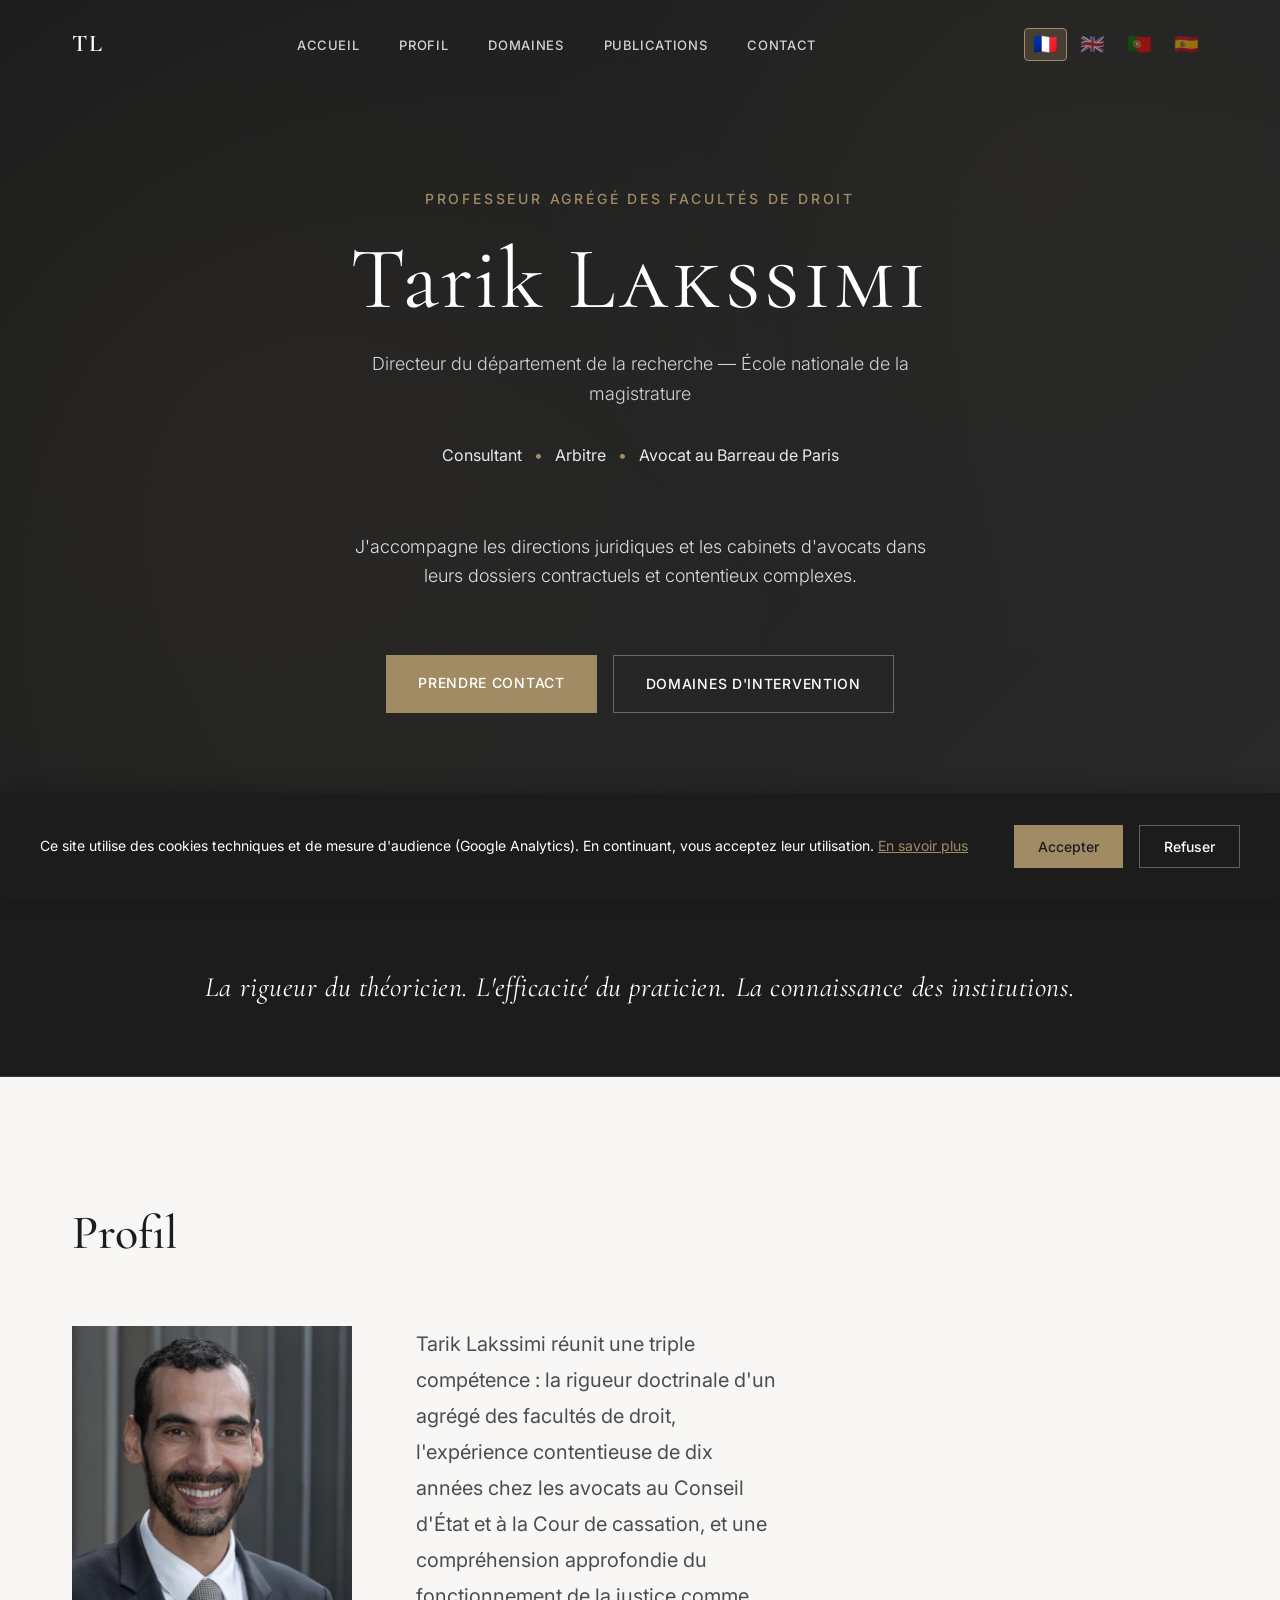
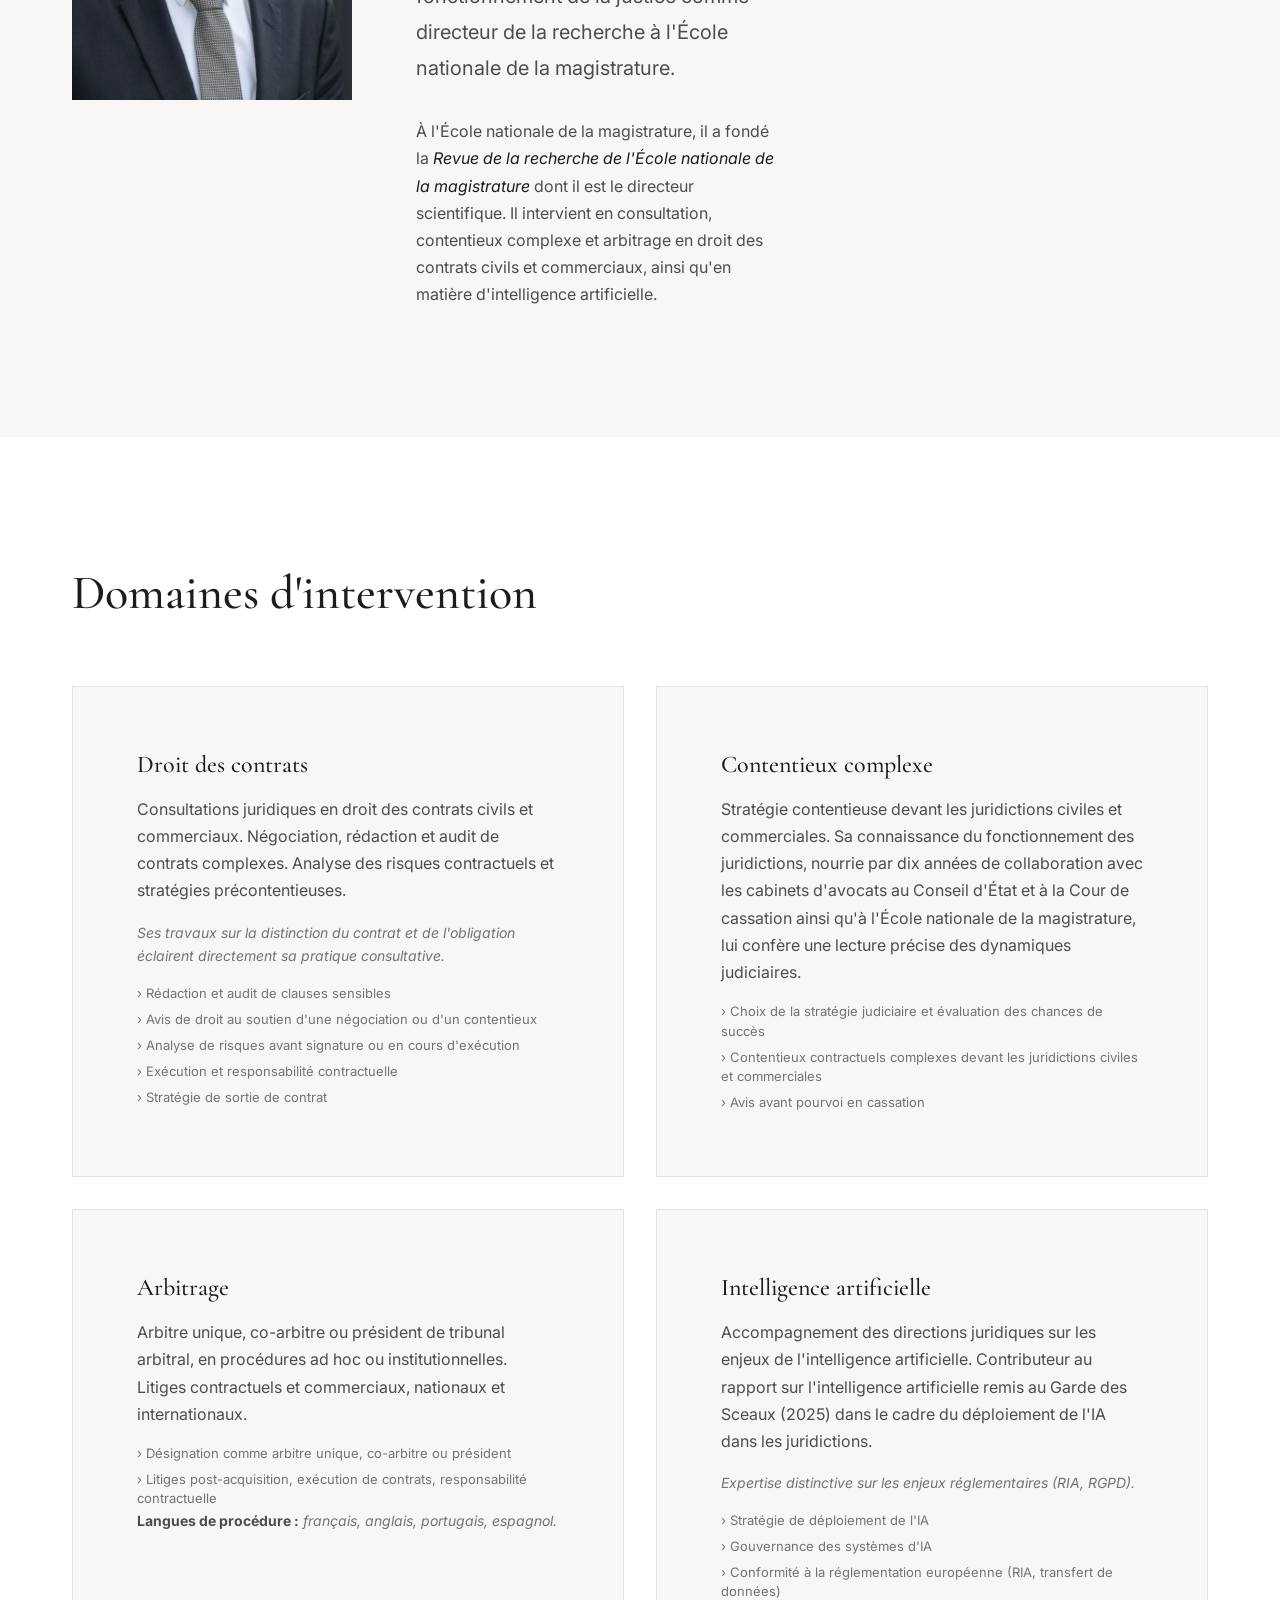
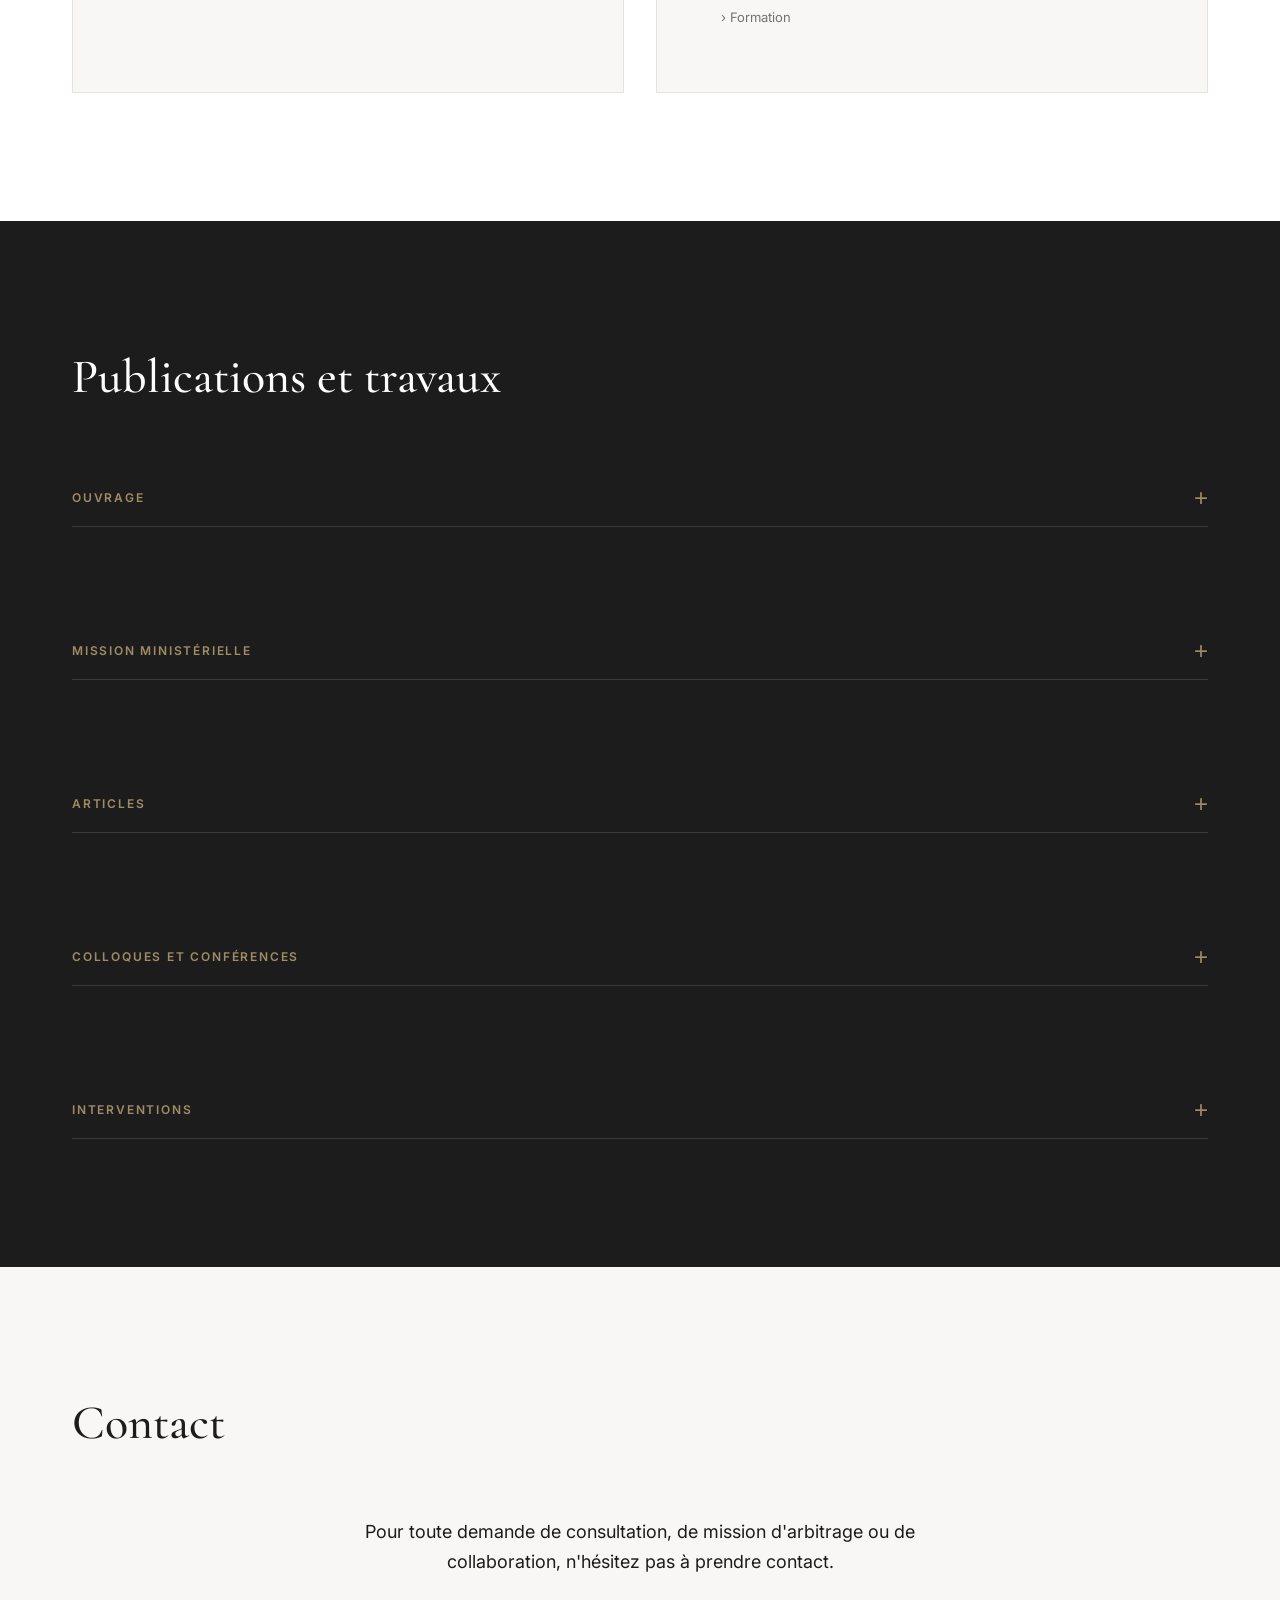
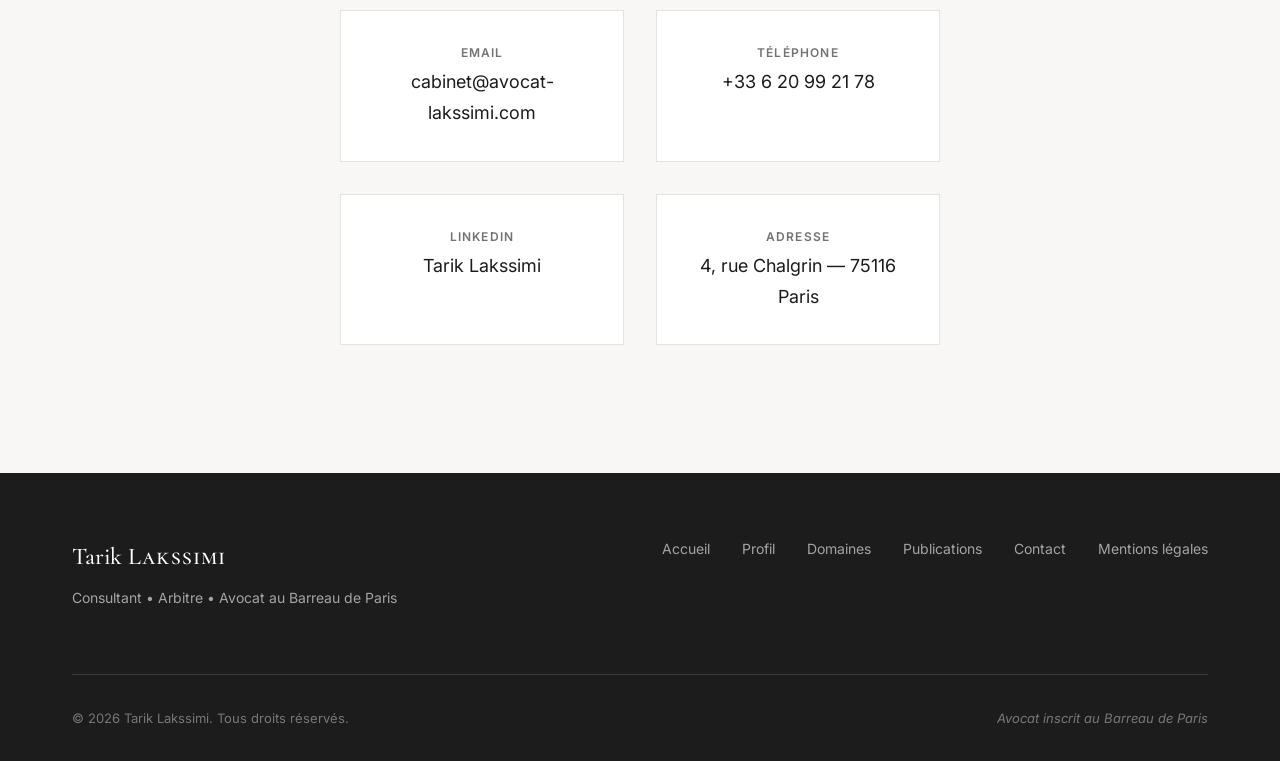
==== commit 2c5f7a17: "Profil: ajout 'directeur scientifique' de la Revue de la recherche" ====
--- a/index.html
+++ b/index.html
@@ -145,7 +145,7 @@
                         Tarik Lakssimi réunit une triple compétence : la rigueur doctrinale d'un agrégé des facultés de droit, l'expérience contentieuse de dix années chez les avocats au Conseil d'État et à la Cour de cassation, et une compréhension approfondie du fonctionnement de la justice comme directeur de la recherche à l'École nationale de la magistrature.
                     </p>
                     <p data-i18n="profile_text" data-i18n-html="true">
-                        À l'École nationale de la magistrature, il a fondé la <em>Revue de la recherche de l'École nationale de la magistrature</em>. Il intervient en consultation, contentieux complexe et arbitrage en droit des contrats civils et commerciaux, ainsi qu'en matière d'intelligence artificielle.
+                        À l'École nationale de la magistrature, il a fondé la <em>Revue de la recherche de l'École nationale de la magistrature</em> dont il est le directeur scientifique. Il intervient en consultation, contentieux complexe et arbitrage en droit des contrats civils et commerciaux, ainsi qu'en matière d'intelligence artificielle.
                     </p>
                 </div>
             </div>
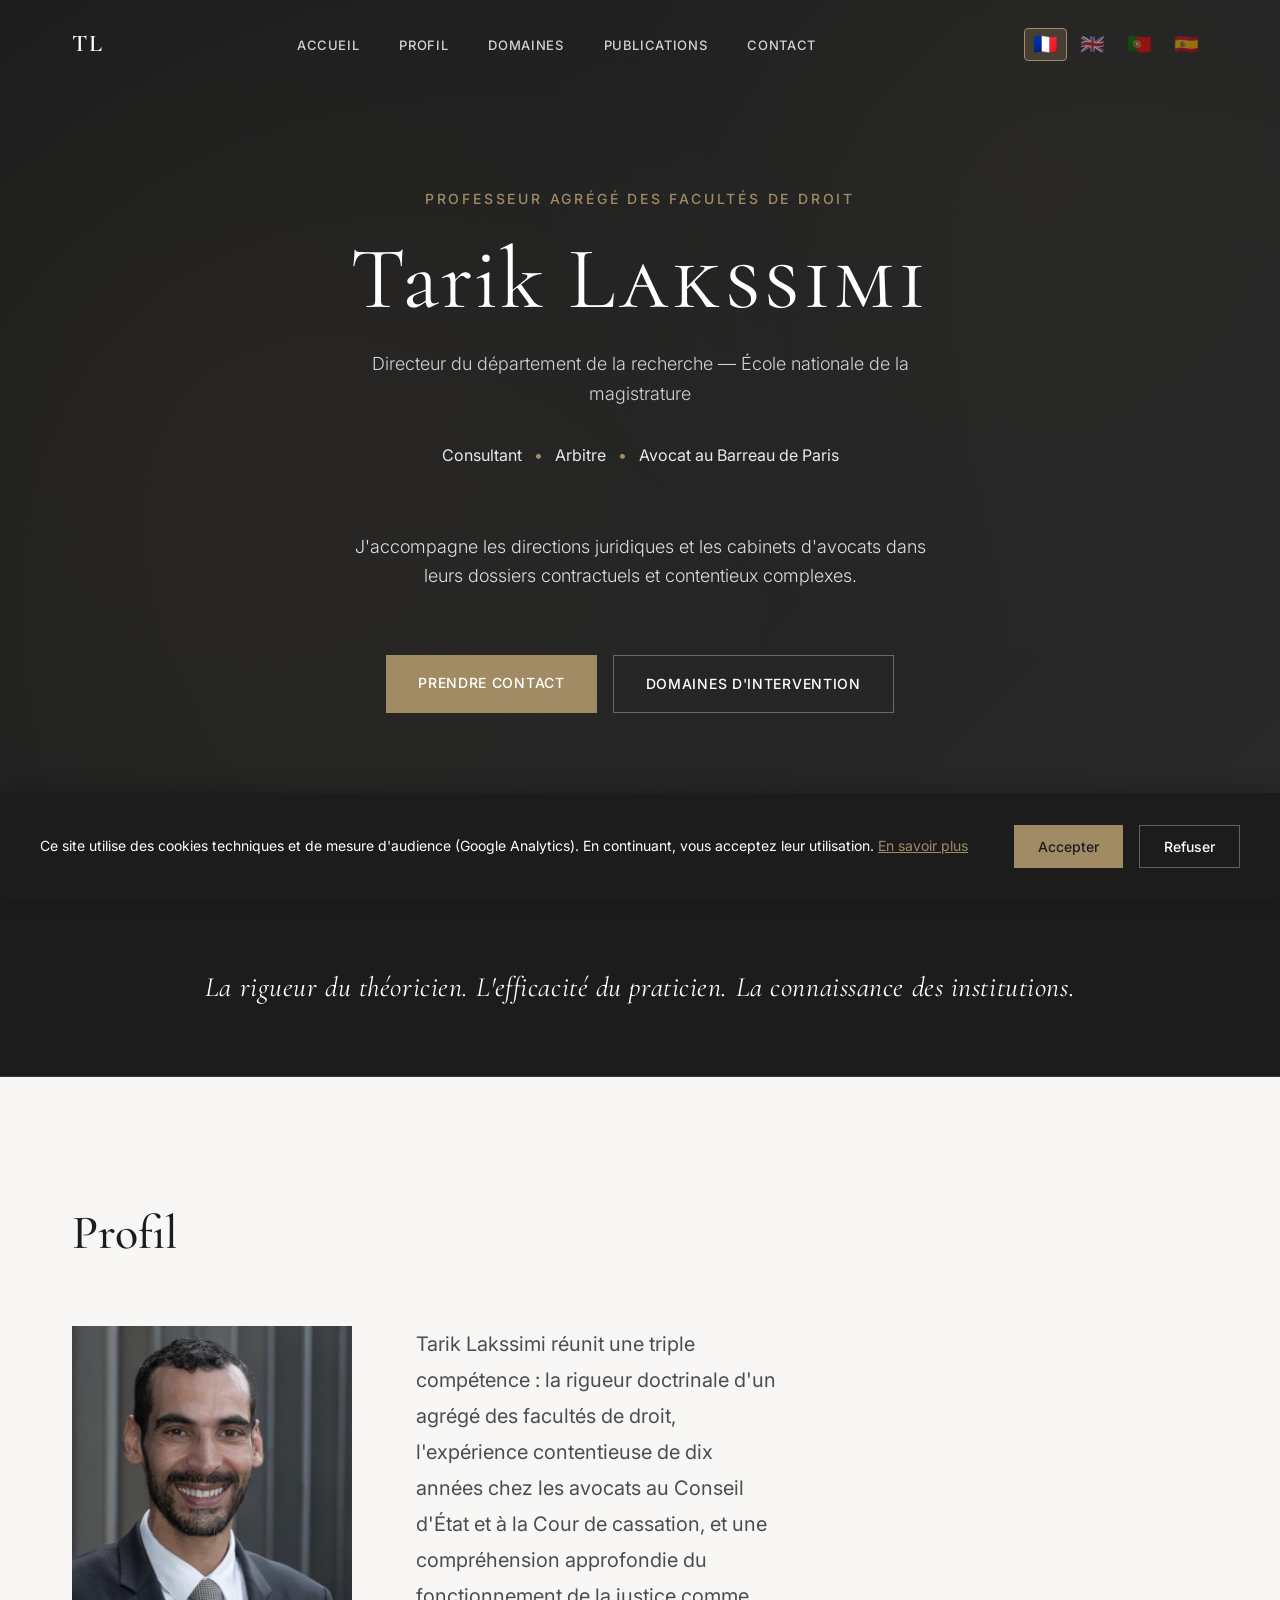
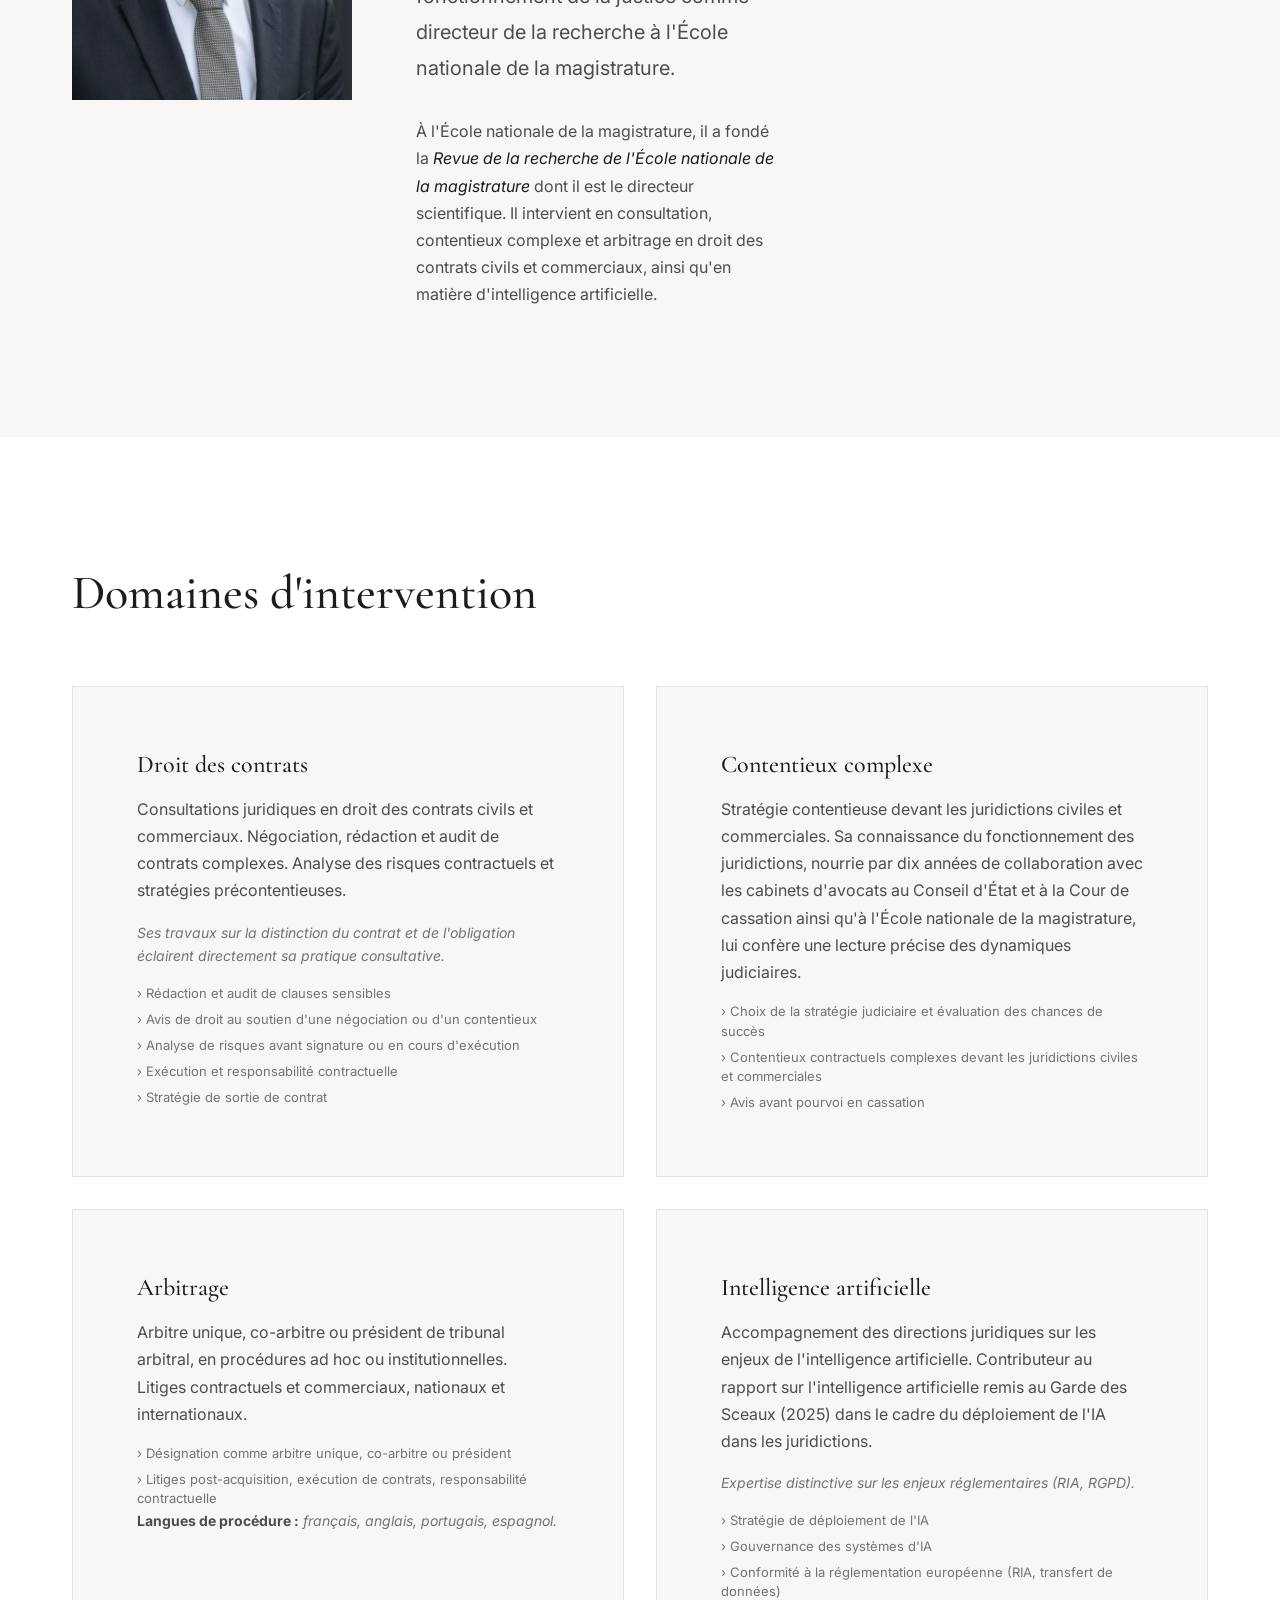
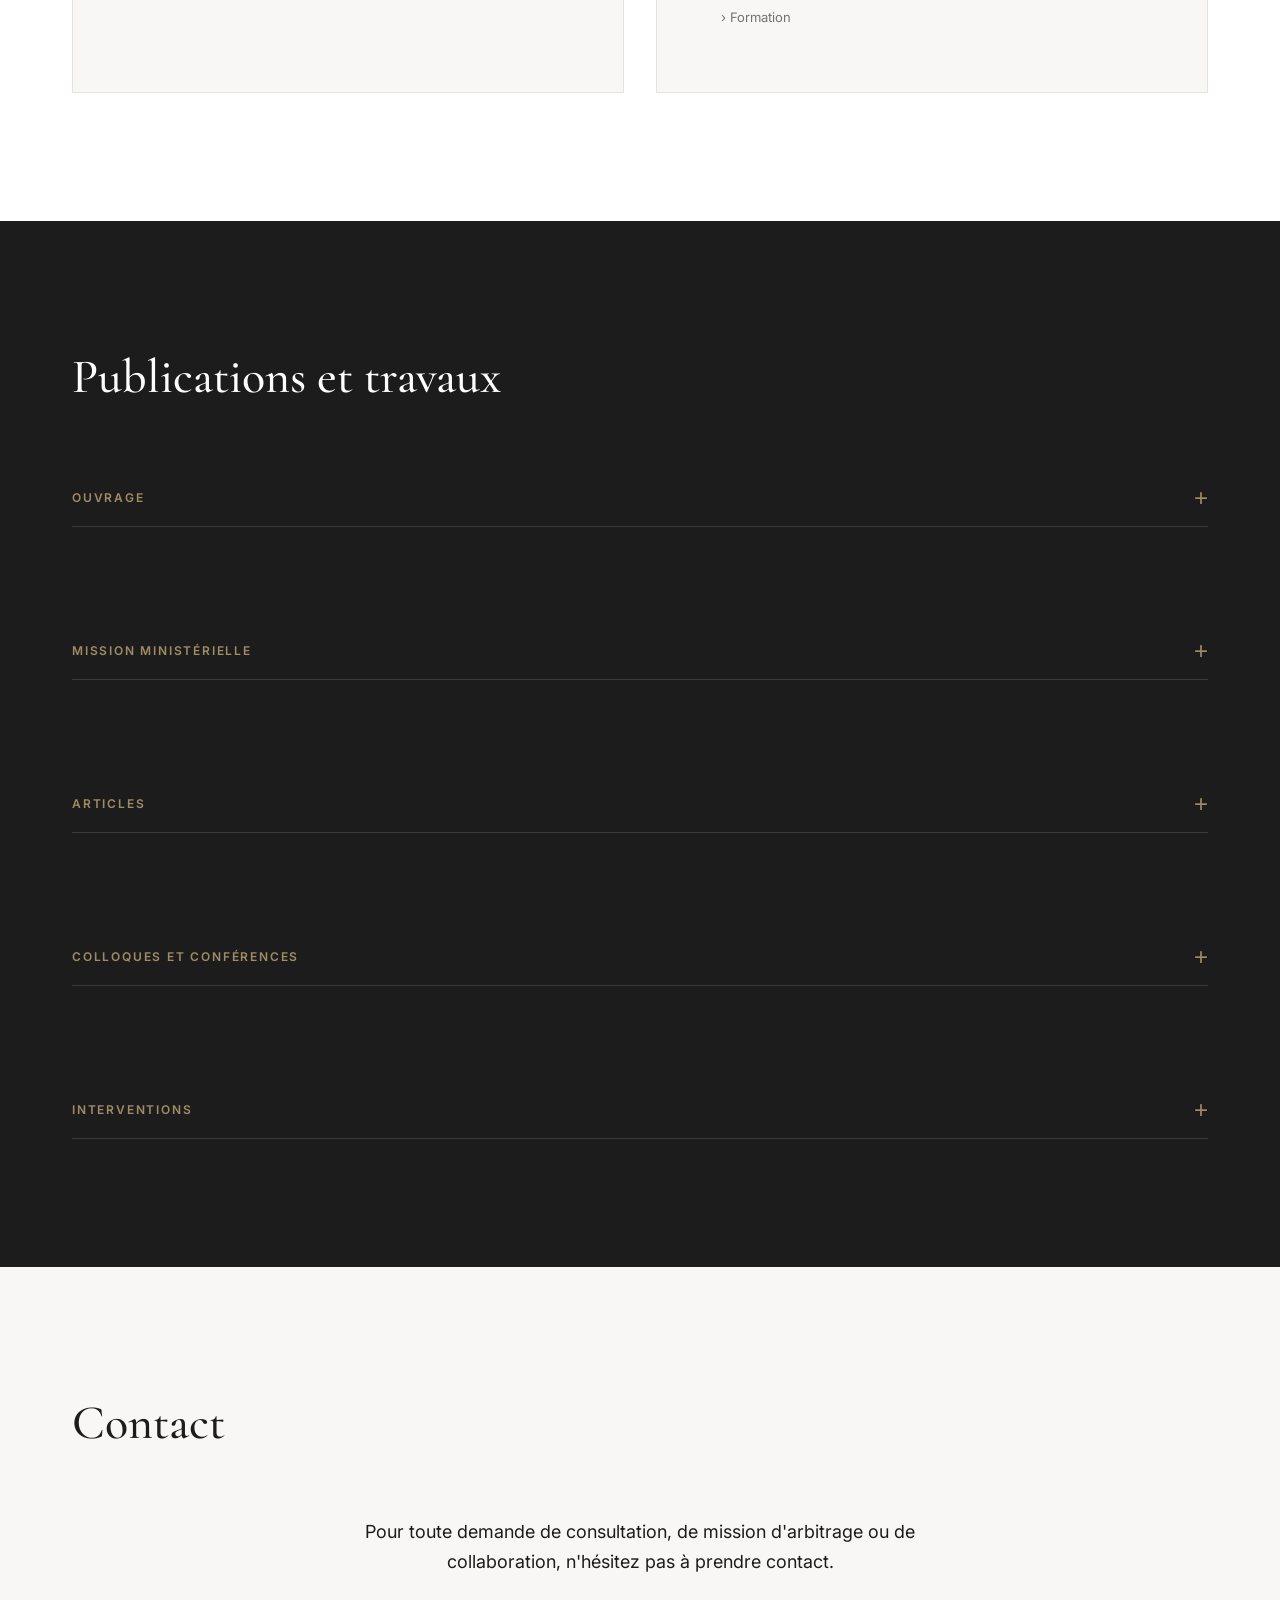
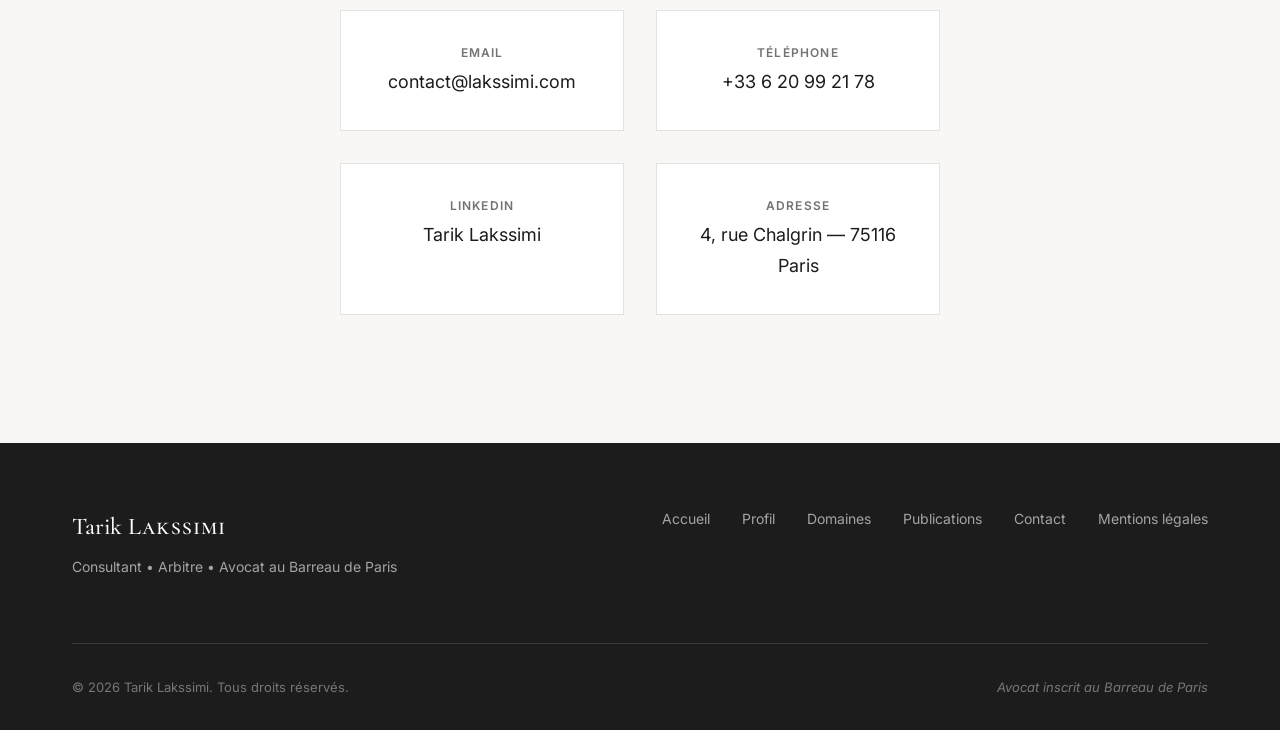
==== commit 53eca56f: "Contact: changement email → contact@lakssimi.com" ====
--- a/index.html
+++ b/index.html
@@ -49,7 +49,7 @@
         "description": "Consultant, Arbitre et Avocat au Barreau de Paris. Directeur du département de la recherche à l'École nationale de la magistrature.",
         "url": "https://lakssimi.com",
         "image": "https://lakssimi.com/images/profil.jpg",
-        "email": "cabinet@avocat-lakssimi.com",
+        "email": "contact@lakssimi.com",
         "telephone": "+33620992178",
         "address": {
             "@type": "PostalAddress",
@@ -620,9 +620,9 @@
                     Pour toute demande de consultation, de mission d'arbitrage ou de collaboration, n'hésitez pas à prendre contact.
                 </p>
                 <div class="contact-details">
-                    <a href="mailto:cabinet@avocat-lakssimi.com" class="contact-item">
+                    <a href="mailto:contact@lakssimi.com" class="contact-item">
                         <span class="contact-label" data-i18n="contact_email">Email</span>
-                        <span class="contact-value">cabinet@avocat-lakssimi.com</span>
+                        <span class="contact-value">contact@lakssimi.com</span>
                     </a>
                     <a href="tel:+33620992178" class="contact-item">
                         <span class="contact-label" data-i18n="contact_phone">Téléphone</span>
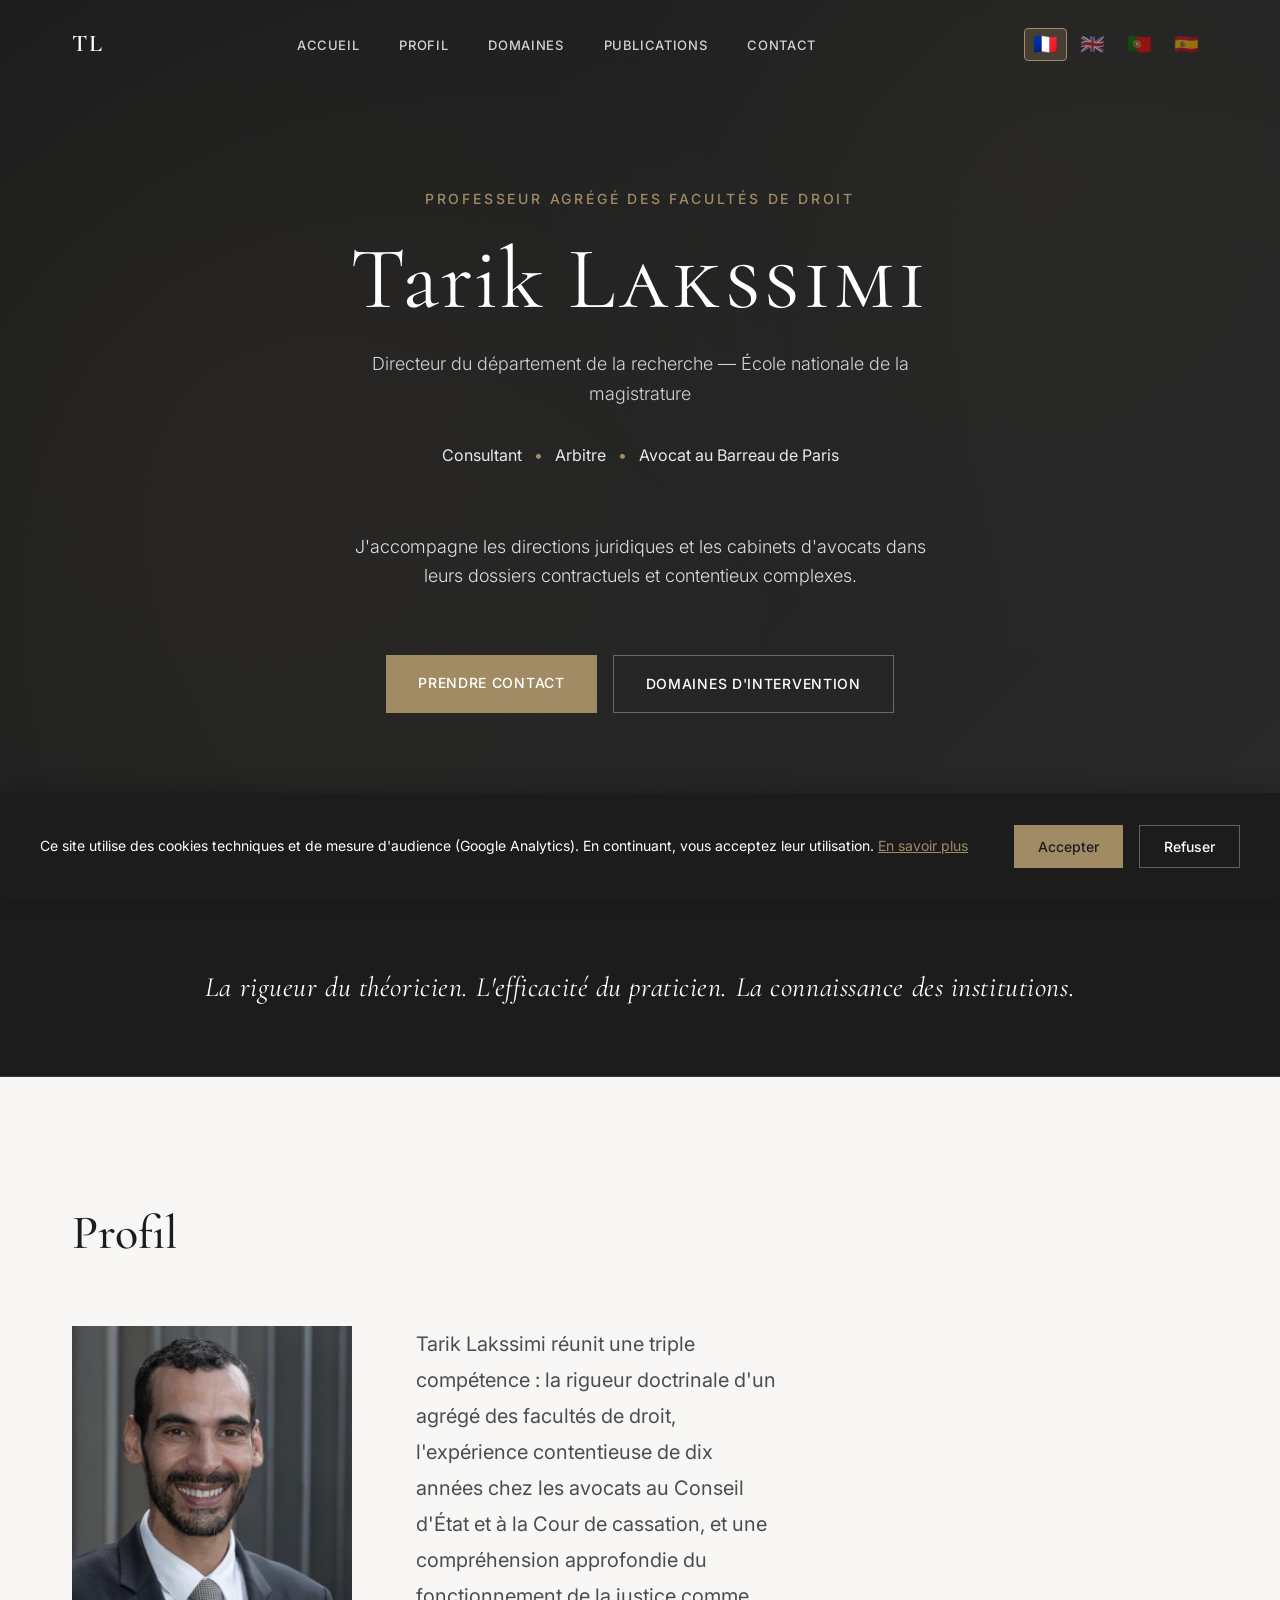
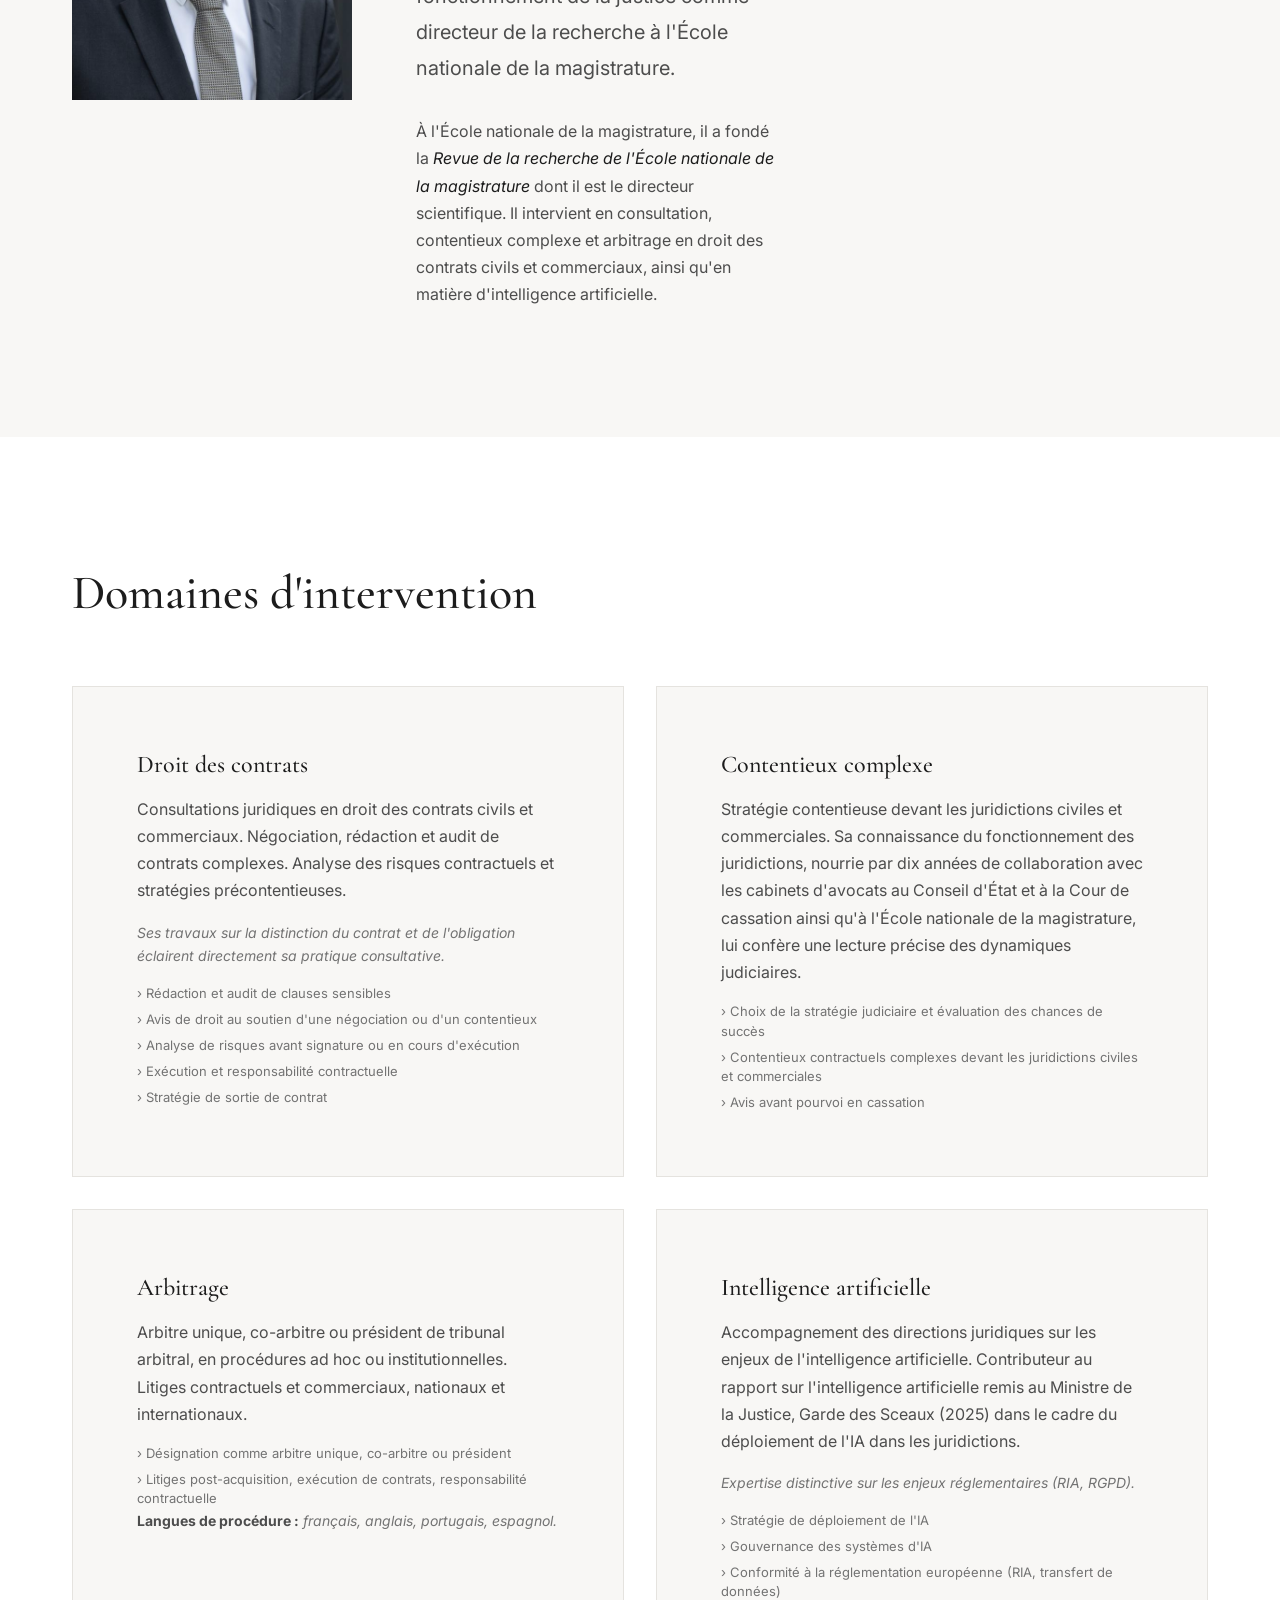
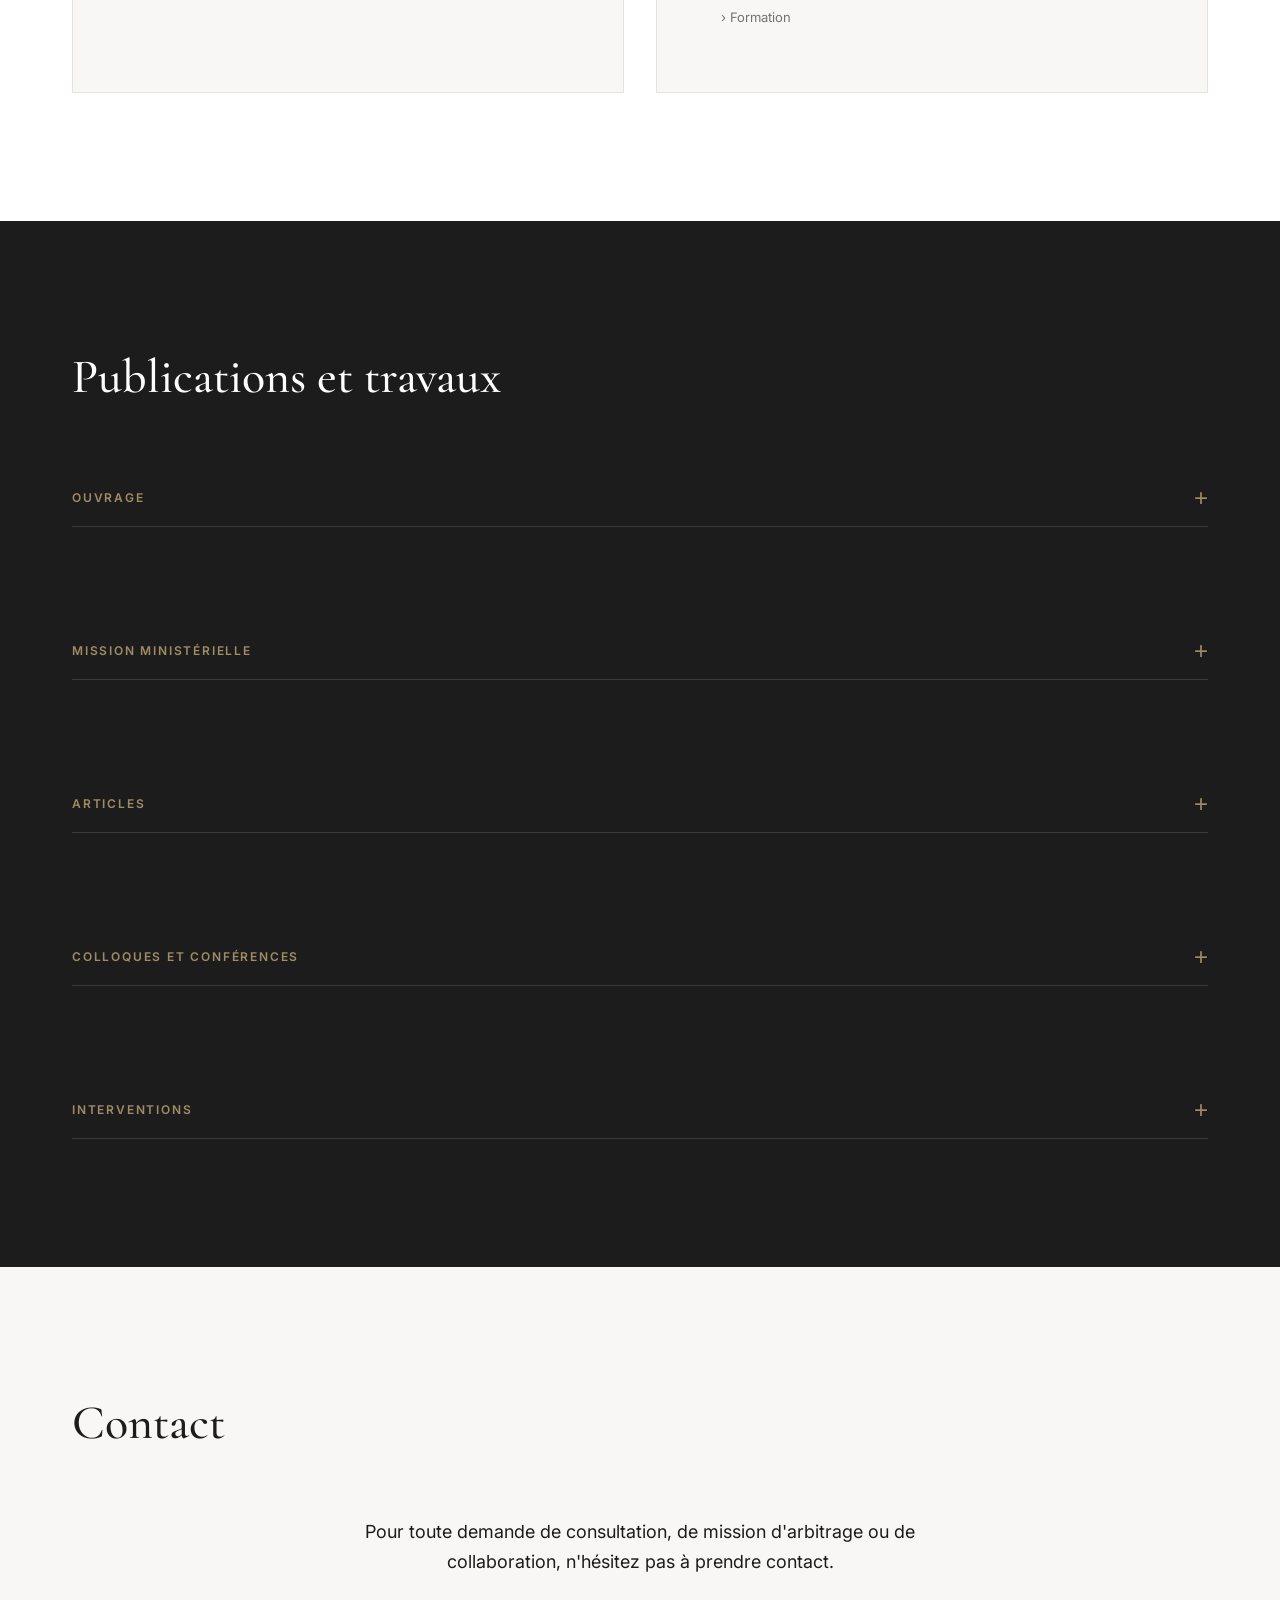
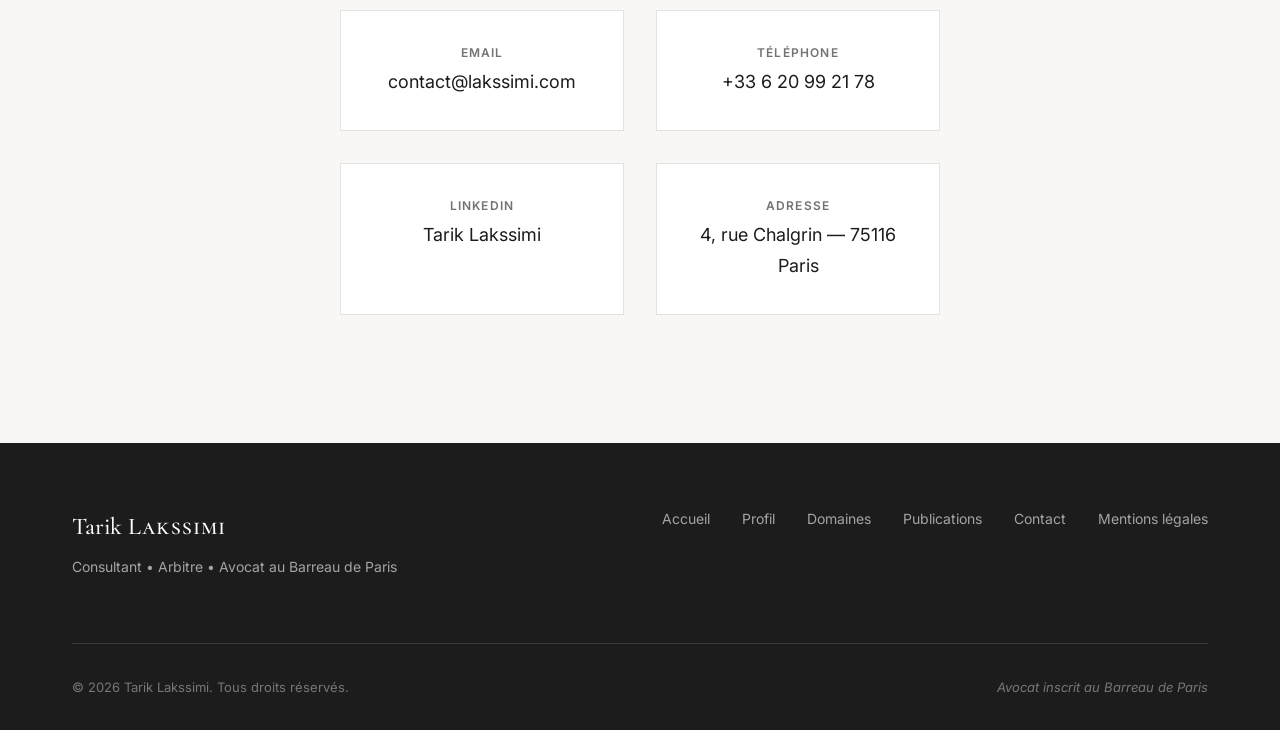
==== commit 72f10f5c: "IA: ajout 'Ministre de la Justice' avant 'Garde des Sceaux'" ====
--- a/index.html
+++ b/index.html
@@ -202,7 +202,7 @@
                 <article class="domaine-card">
                     <h3 class="domaine-title" data-i18n="area4_title">Intelligence artificielle</h3>
                     <p class="domaine-description" data-i18n="area4_desc">
-                        Accompagnement des directions juridiques sur les enjeux de l'intelligence artificielle. Contributeur au rapport sur l'intelligence artificielle remis au Garde des Sceaux (2025) dans le cadre du déploiement de l'IA dans les juridictions.
+                        Accompagnement des directions juridiques sur les enjeux de l'intelligence artificielle. Contributeur au rapport sur l'intelligence artificielle remis au Ministre de la Justice, Garde des Sceaux (2025) dans le cadre du déploiement de l'IA dans les juridictions.
                     </p>
                     <p class="domaine-note" data-i18n="area4_note">
                         Expertise distinctive sur les enjeux réglementaires (RIA, RGPD).
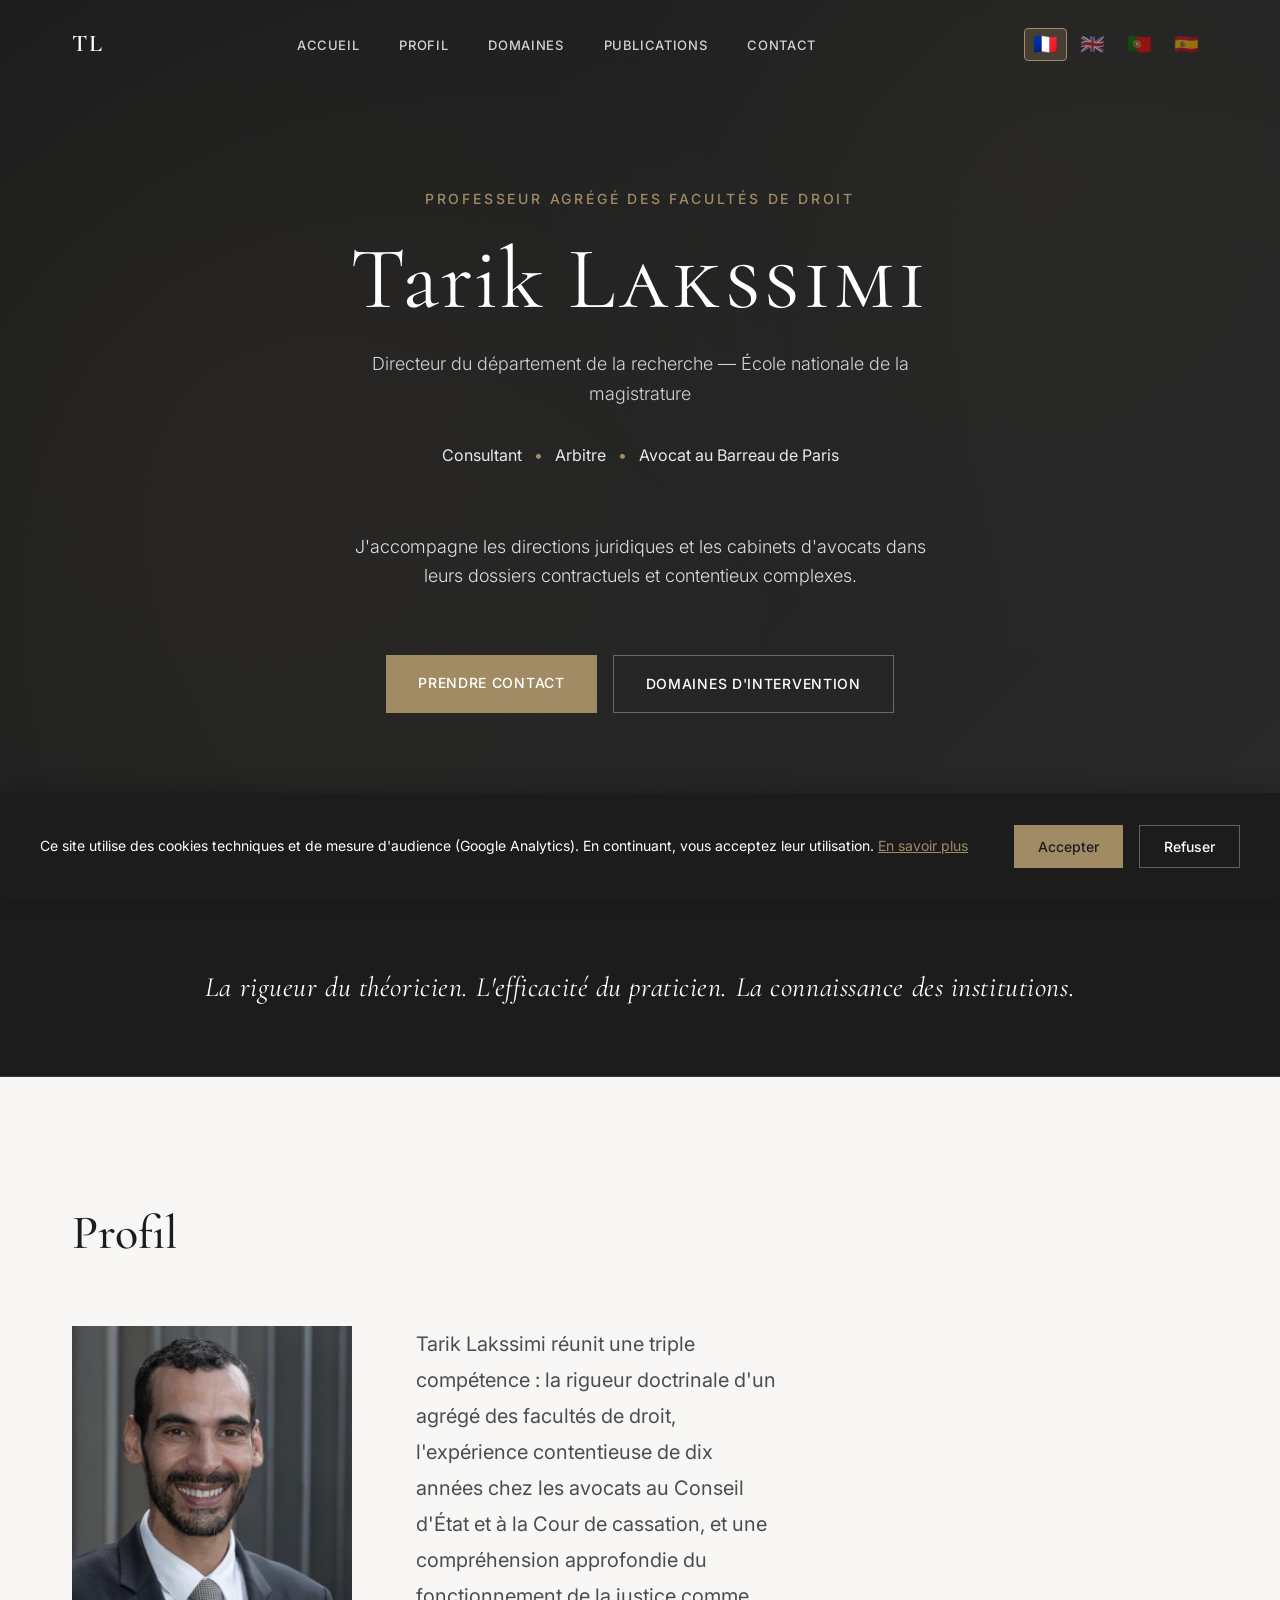
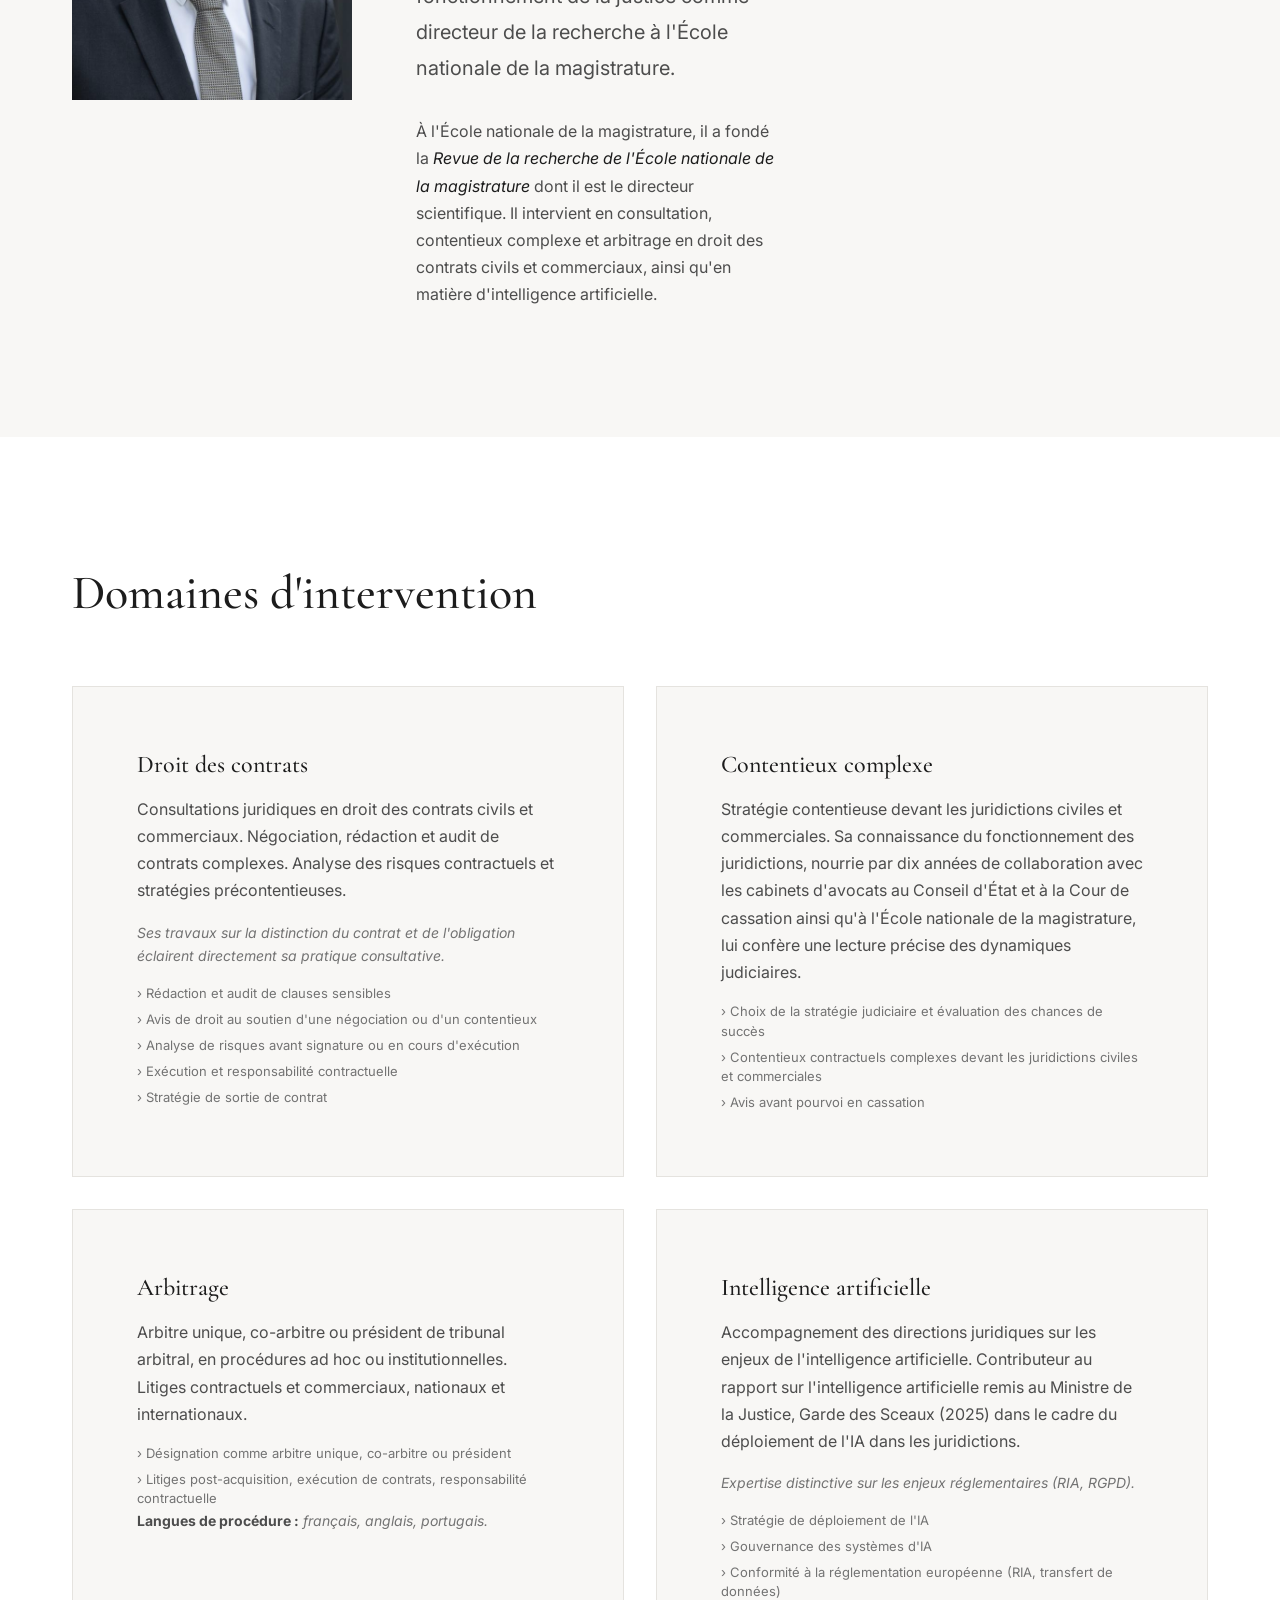
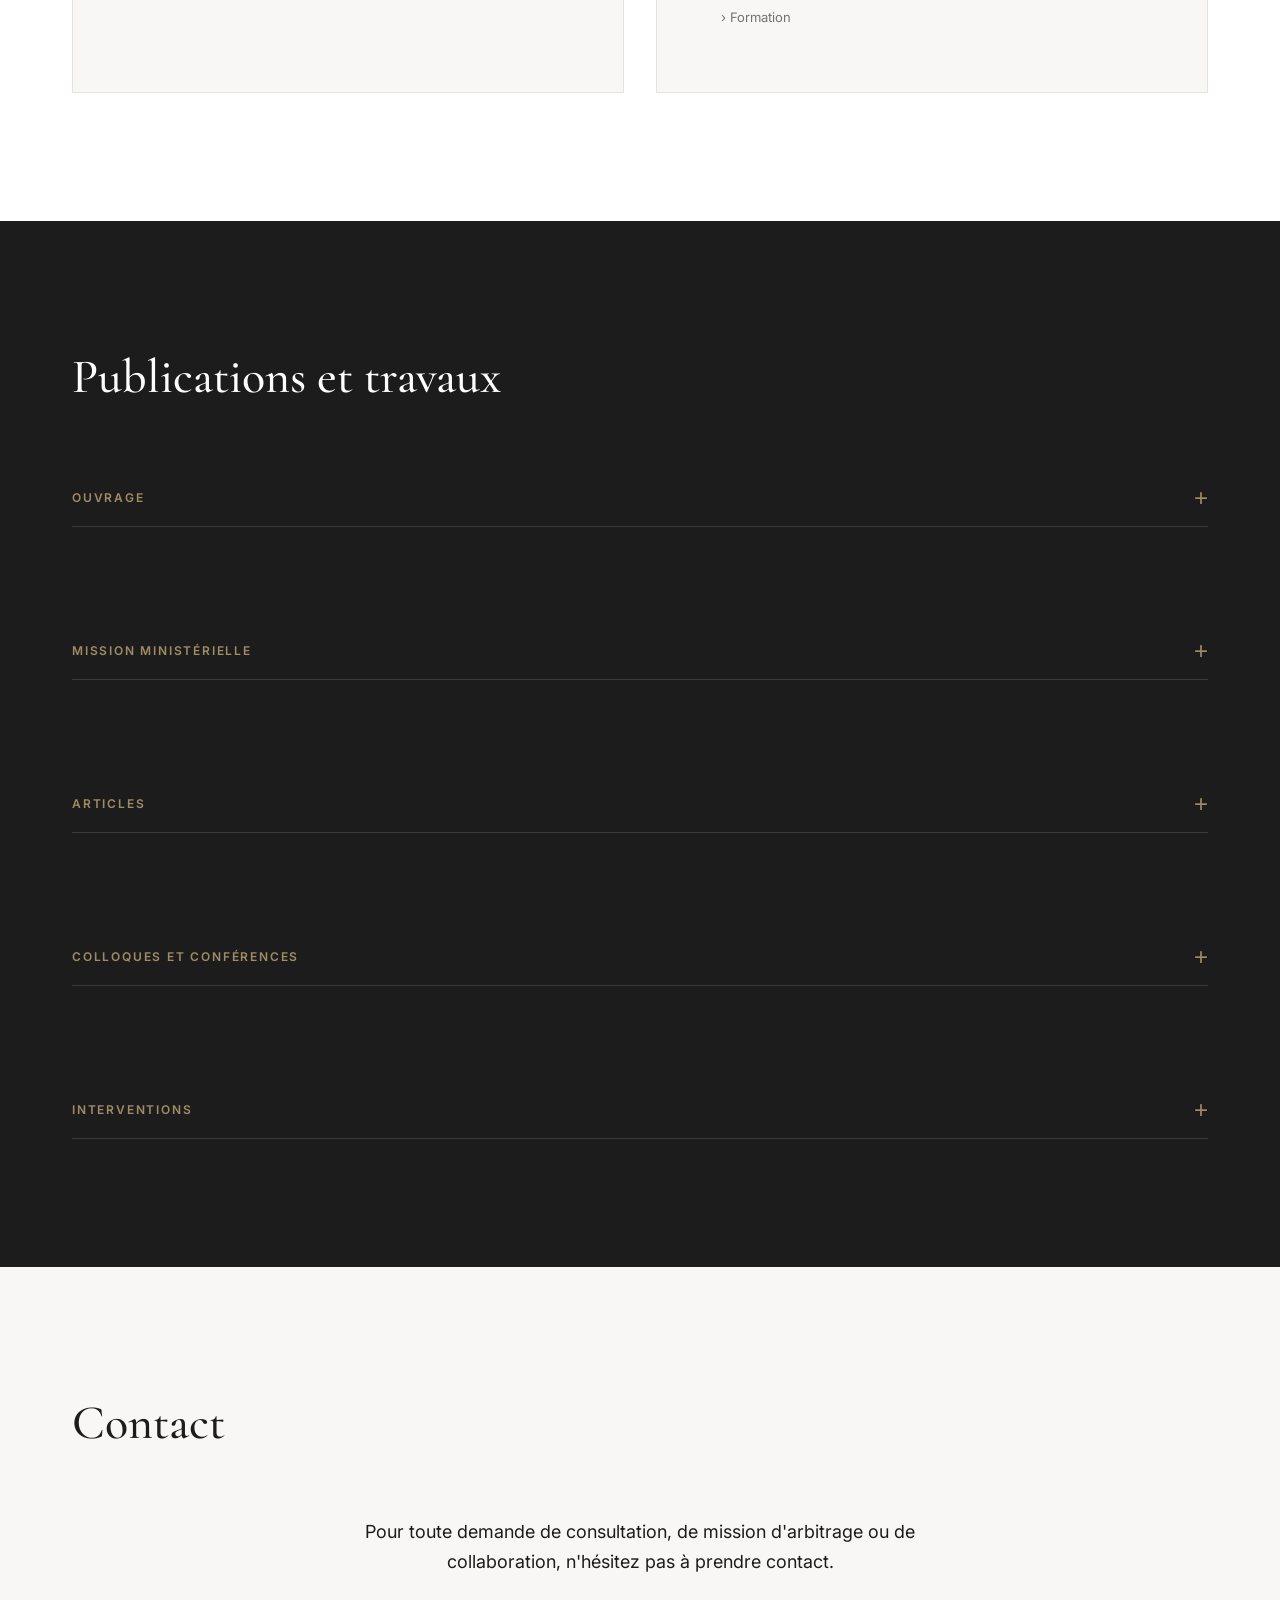
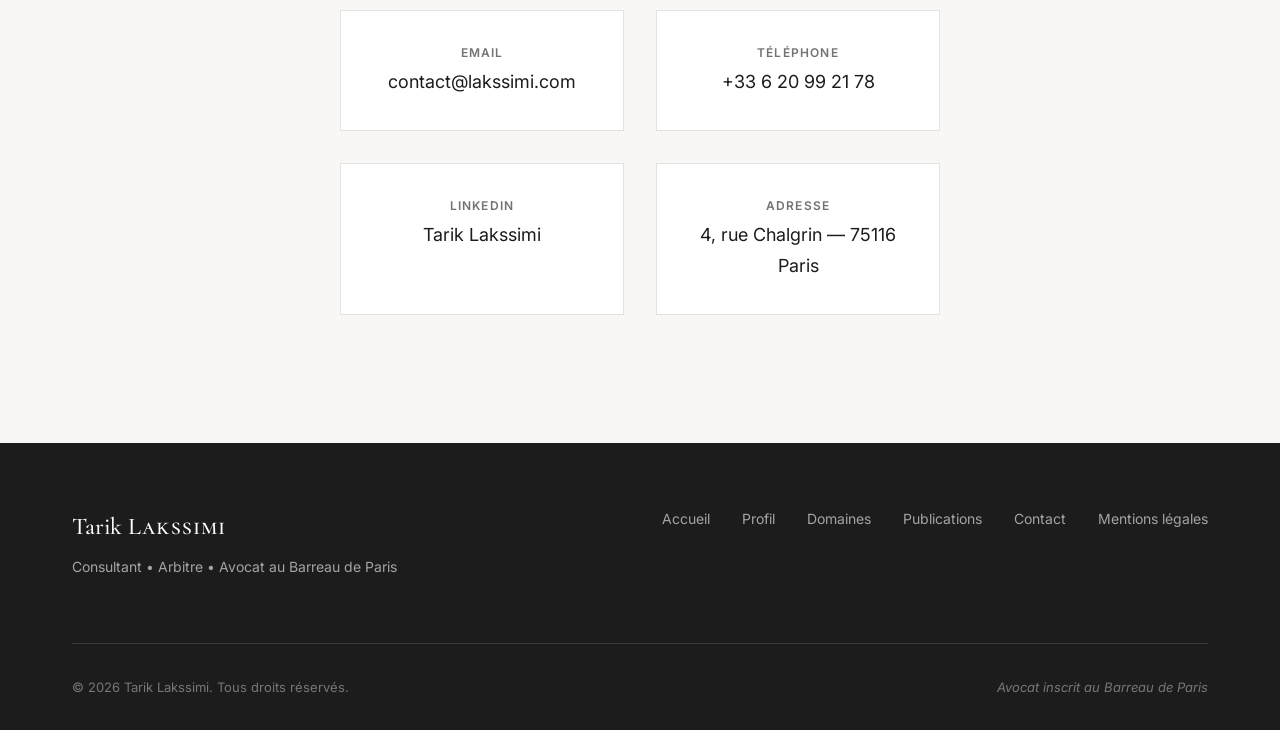
==== commit af37b624: "Arbitrage: retrait de l'espagnol des langues de procédure Mise à jour des 4 versions linguistiques (" ====
--- a/index.html
+++ b/index.html
@@ -196,7 +196,7 @@
                         <li data-i18n="area3_service2">› Litiges post-acquisition, exécution de contrats, responsabilité contractuelle</li>
                     </ul>
                     <p class="domaine-languages" data-i18n="area3_languages" data-i18n-html="true">
-                        <strong>Langues de procédure :</strong> français, anglais, portugais, espagnol.
+                        <strong>Langues de procédure :</strong> français, anglais, portugais.
                     </p>
                 </article>
                 <article class="domaine-card">
@@ -413,14 +413,14 @@
                         <span class="publication-year">2026</span>
                         <div class="publication-content">
                             <h4 class="publication-title">« La redéfinition de l'office du juge : les droits fondamentaux »</h4>
-                            <p class="publication-source">7 mai 2026, Cour de cassation</p>
+                            <p class="publication-source">7 mai 2026, Cour de cassation — <a href="https://www.youtube.com/live/P7Y0sg7Z3gs" target="_blank" rel="noopener">Voir la rediffusion</a></p>
                         </div>
                     </li>
                     <li class="publication-item">
                         <span class="publication-year">2026</span>
                         <div class="publication-content">
                             <h4 class="publication-title">« La redéfinition de l'office du juge : l'amiable »</h4>
-                            <p class="publication-source">13 avril 2026, ENM Paris</p>
+                            <p class="publication-source">13 avril 2026, ENM Paris — <a href="https://www.youtube.com/live/pUMkqRcGQE8" target="_blank" rel="noopener">Voir la rediffusion</a></p>
                         </div>
                     </li>
                     <li class="publication-item">
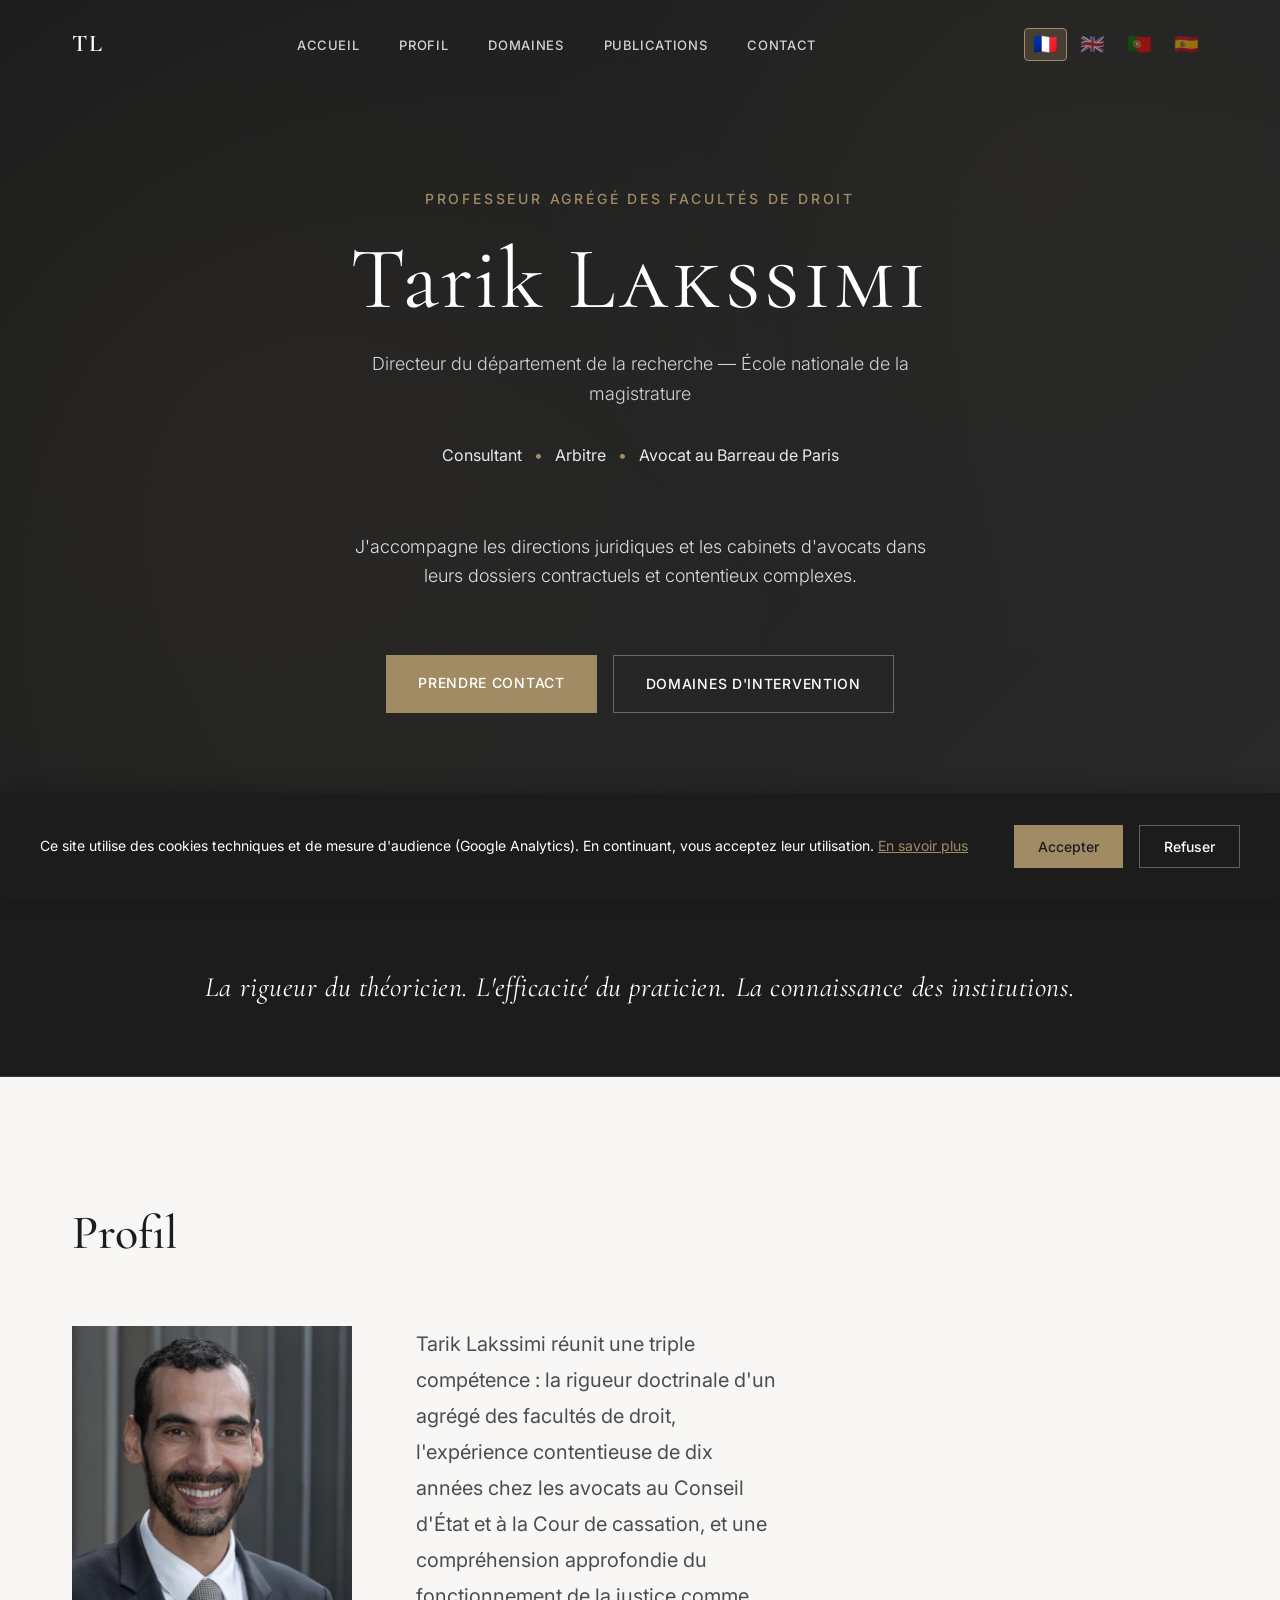
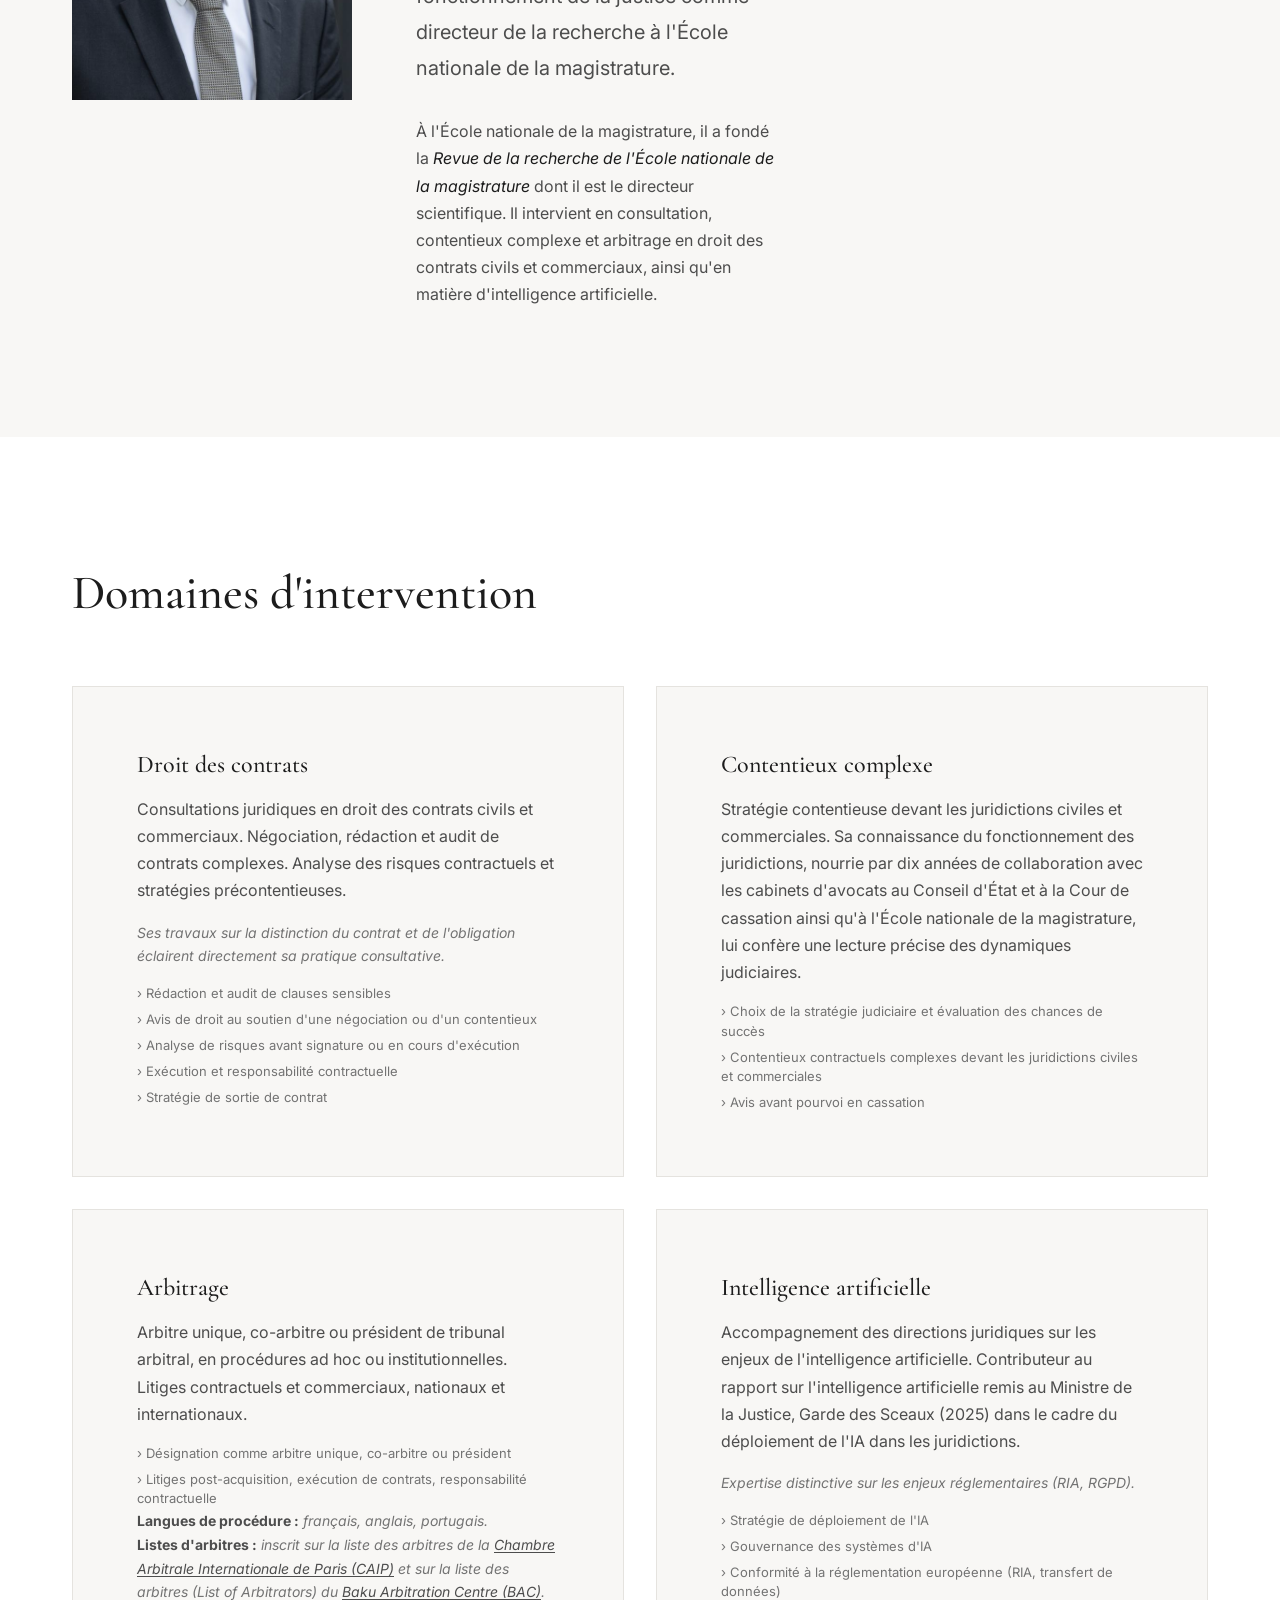
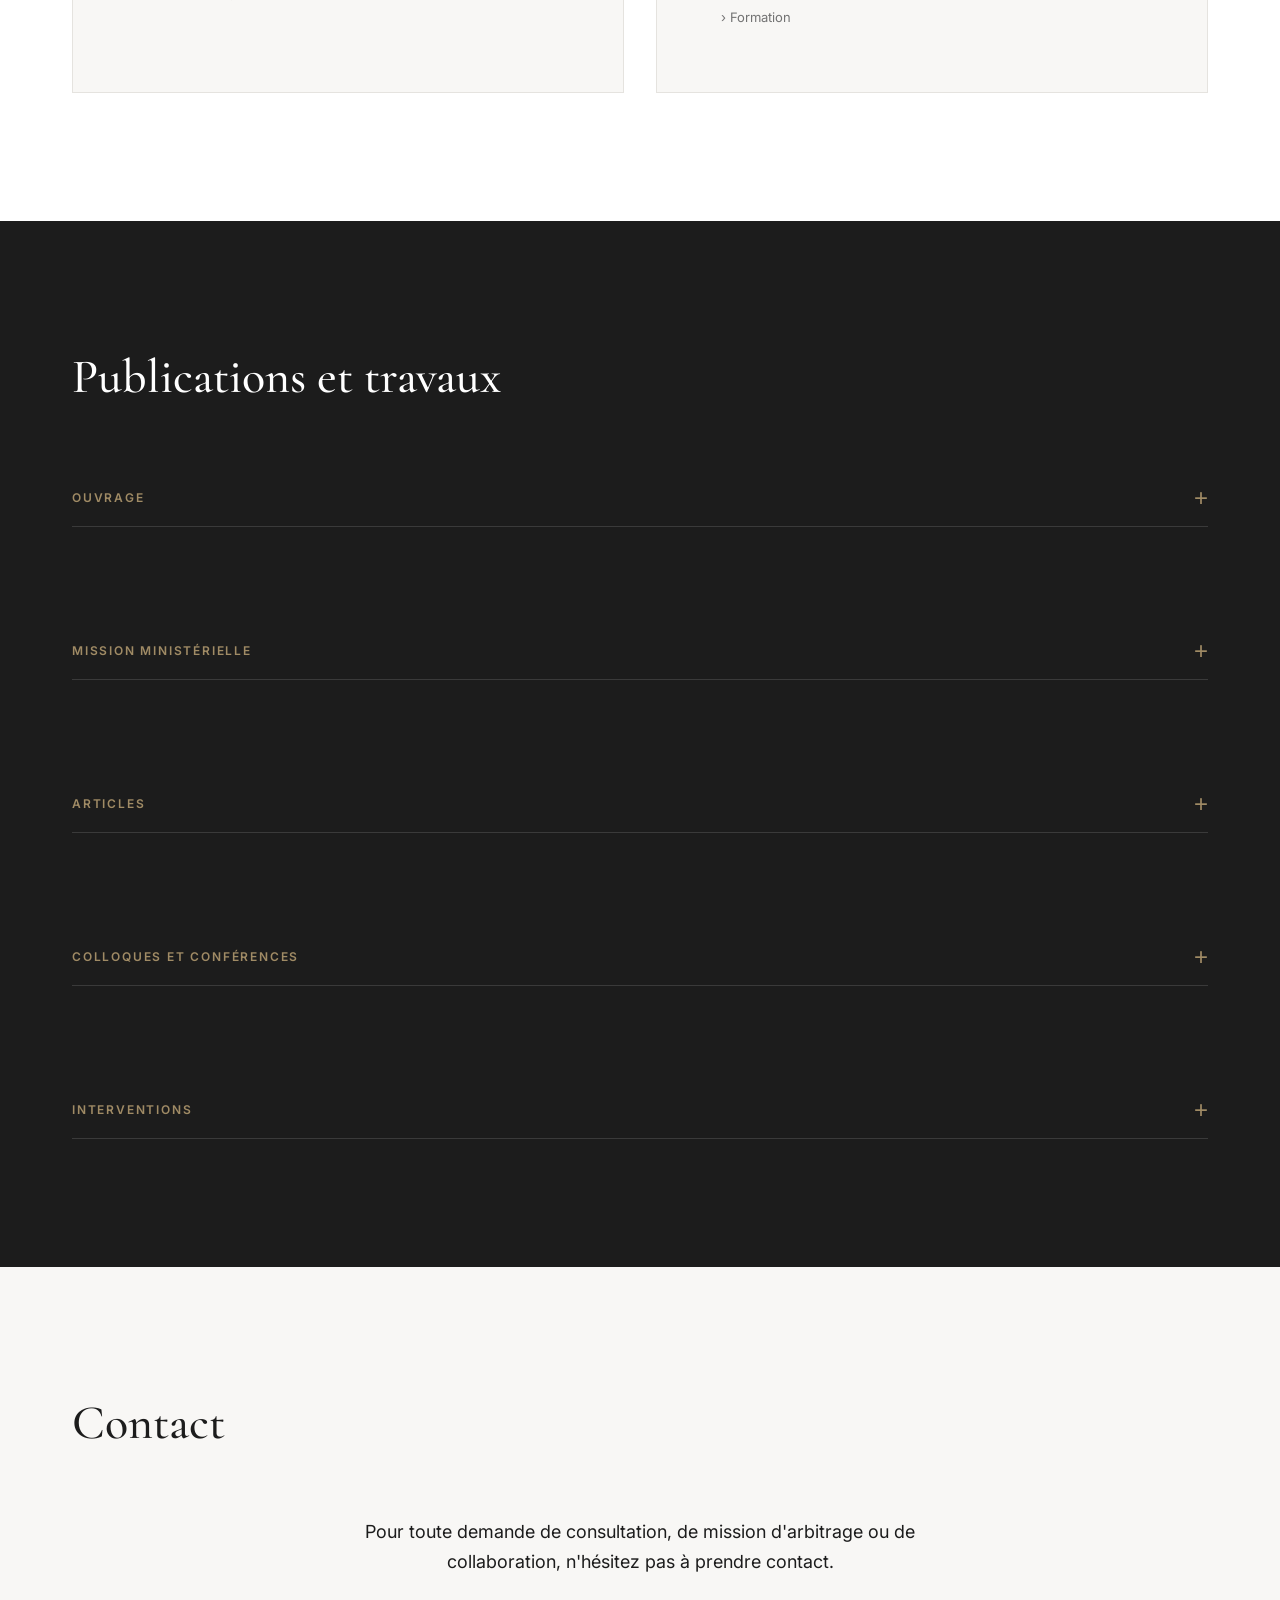
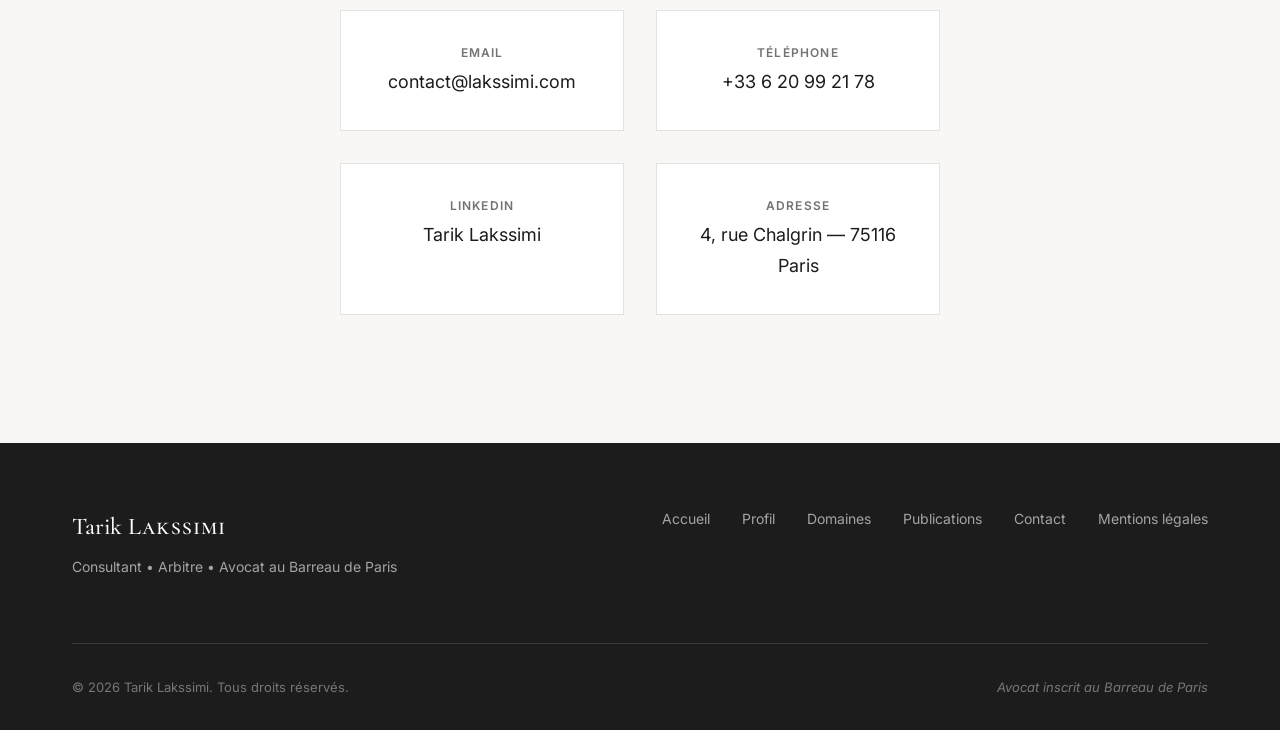
==== commit c205896a: "Arbitrage: inscription sur les listes d'arbitres de la CAIP et du Baku Arbitration Centre (4 langues" ====
--- a/index.html
+++ b/index.html
@@ -198,6 +198,9 @@
                     <p class="domaine-languages" data-i18n="area3_languages" data-i18n-html="true">
                         <strong>Langues de procédure :</strong> français, anglais, portugais.
                     </p>
+                    <p class="domaine-languages" data-i18n="area3_listes" data-i18n-html="true">
+                        <strong>Listes d'arbitres :</strong> inscrit sur la liste des arbitres de la <a href="https://arbitrage.org/trouver-arbitre-mediateur/" target="_blank" rel="noopener">Chambre Arbitrale Internationale de Paris (CAIP)</a> et sur la liste des arbitres (<em>List of Arbitrators</em>) du <a href="https://www.bakuarbitrationcentre.org/arbitrator-directory" target="_blank" rel="noopener">Baku Arbitration Centre (BAC)</a>.
+                    </p>
                 </article>
                 <article class="domaine-card">
                     <h3 class="domaine-title" data-i18n="area4_title">Intelligence artificielle</h3>
@@ -271,6 +274,13 @@
                 </button>
                 <div class="category-content">
                 <ul class="publications-list">
+                    <li class="publication-item">
+                        <span class="publication-year">2026</span>
+                        <div class="publication-content">
+                            <h4 class="publication-title">« L'intelligence artificielle et l'arbitre : transparence et indépendance »</h4>
+                            <p class="publication-source">Revue de l'arbitrage, à paraître, 2026, n° 3</p>
+                        </div>
+                    </li>
                     <li class="publication-item">
                         <span class="publication-year">2026</span>
                         <div class="publication-content">
--- a/css/style.css
+++ b/css/style.css
@@ -579,6 +579,16 @@
 .domaine-languages strong {
     font-style: normal;
     color: var(--color-text-light);
+}
+
+.domaine-languages a {
+    color: var(--color-text-light);
+    text-decoration: underline;
+    text-underline-offset: 2px;
+}
+
+.domaine-languages a:hover {
+    color: var(--color-accent);
 }
 
 .domaine-services {
